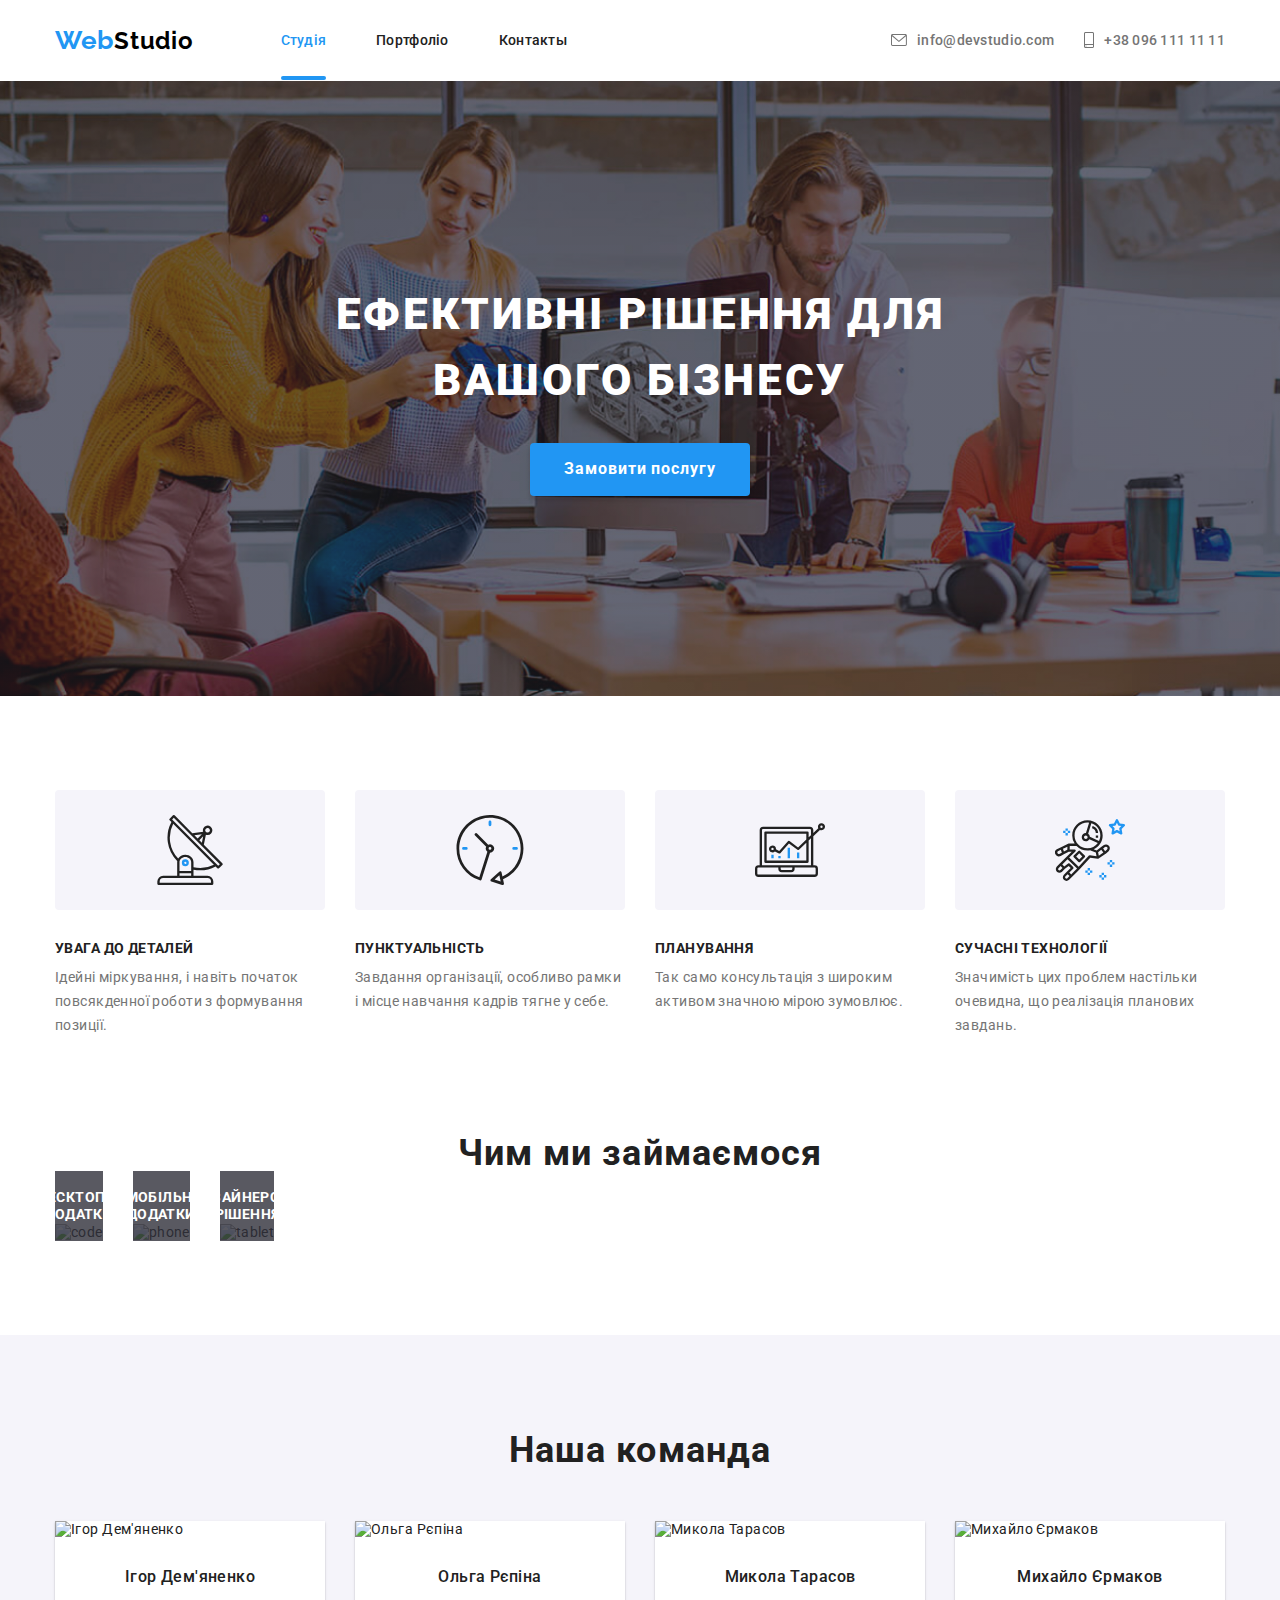
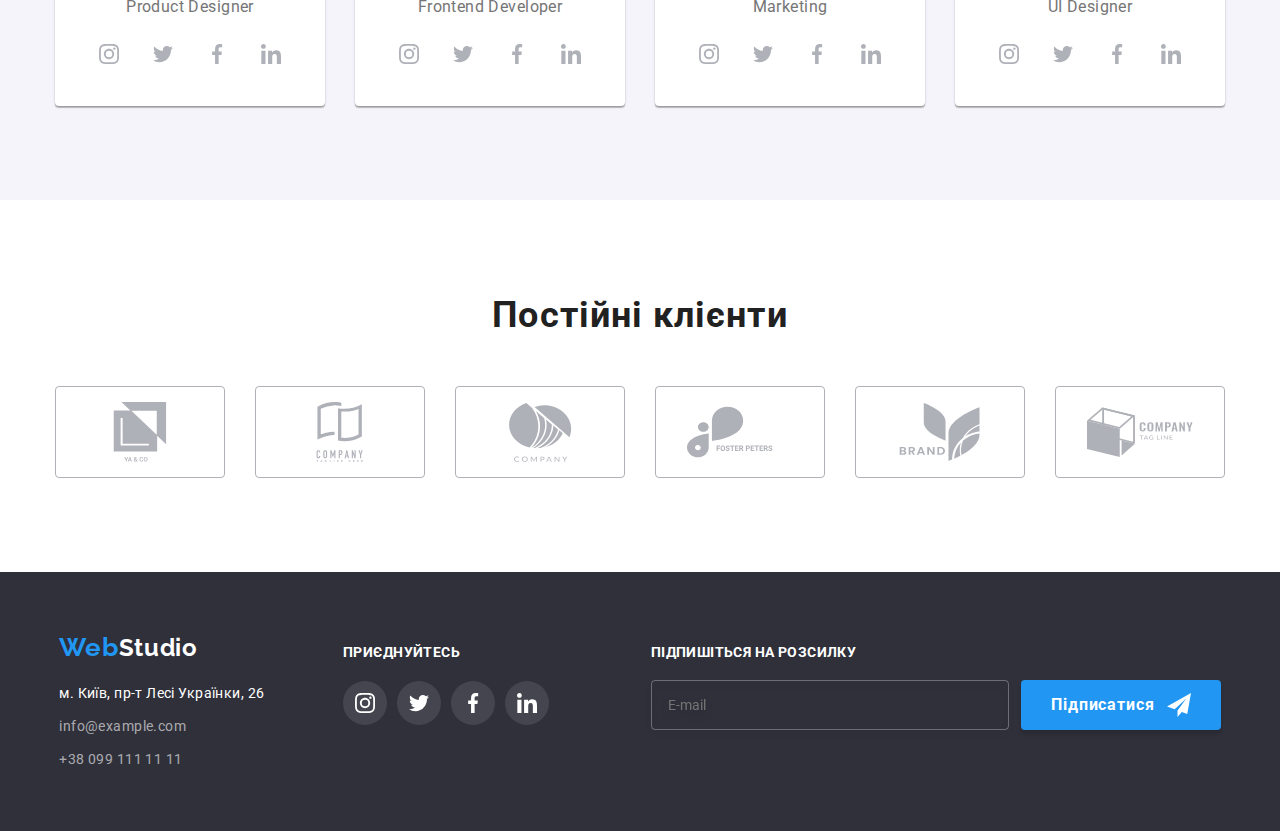
==== index.html @ 49b12954 "Update index.html" ====
<!DOCTYPE html>
<html lang="en">
  <head>
    <meta charset="UTF-8" />
    <meta http-equiv="X-UA-Compatible" content="IE=edge" />
    <meta name="viewport" content="width=device-width, initial-scale=1.0" />
    <link rel="preconnect" href="https://fonts.googleapis.com" />
    <link rel="preconnect" href="https://fonts.gstatic.com" crossorigin />
    <link
      href="https://fonts.googleapis.com/css2?family=Raleway:wght@700&family=Roboto:wght@400;500;700&display=swap"
      rel="stylesheet"
    />
    <link
      rel="stylesheet"
      href="https://cdnjs.cloudflare.com/ajax/libs/modern-normalize/1.1.0/modern-normalize.min.css"
    />
    <link rel="stylesheet" href="./css/main.min.css" />

    <title>DZ_2</title>
  </head>
  <body>
    <!-- HEADER -->
    <header class="header">
      <div class="header-container container">
        <nav class="header-navigation">
          <a href="./index.html" class="header-navigation__link"
            ><span class="logo">Web</span>Studio</a
          >

          <ul class="header-list">
            <li class="header-list__item">
              <a
                href="./index.html"
                class="header-list__link header-list__link--active current"
              >
                Студія</a
              >
            </li>
            <li class="header-list__item">
              <a href="portfolio.html" class="header-list__link"> Портфоліо</a>
            </li>
            <li class="header-list__item">
              <a href="" class="header-list__link"> Контакты</a>
            </li>
          </ul>
        </nav>

        <ul class="header-contacts">
          <li class="header-contacts__item">
            <a
              href="mailto:info@devstudio.com"
              target="_blank"
              class="header-contacts__link"
              >info@devstudio.com
              <svg class="header-contacts__logo" width="16" height="12">
                <use href="./Img/header-icons.svg#icon-envelope-hover"></use>
              </svg>
            </a>
          </li>
          <li class="header-contacts__item">
            <a
              href="tel:+380961111111"
              target="_blank"
              class="header-contacts__link"
              >+38 096 111 11 11
              <svg class="header-contacts__logo" width="10" height="16">
                <use href="./Img/header-icons.svg#icon-smartphone"></use>
              </svg>
            </a>
          </li>
        </ul>
        <button class="menu-open">
          <svg class="menu-icon" width="40" height="40">
            <use href="./Img/header-icons.svg#icon-menu_40px"></use>
          </svg>
        </button>
      </div>

      <!-- MOB-MENU -->
      <div class="mob-menu is-hidden">
        <button class="menu-close">
          <svg class="menu-close__svg" width="40" height="40">
            <use href="./Img/header-icons.svg#icon-close-black-18dp-2-1"></use>
          </svg>
        </button>
        <ul class="mob-menu-list">
          <li class="mob-menu-list__item">
            <a
              href="./index.html"
              class="mob-menu-list__link mob-menu-list__link--active"
            >
              Студія</a
            >
          </li>
          <li class="mob-menu-list__item">
            <a
              href="portfolio.html"
              target="_blank"
              class="mob-menu-list__link"
            >
              Портфоліо</a
            >
          </li>
          <li class="mob-menu-list__item">
            <a href="" class="mob-menu-list__link"> Контакты</a>
          </li>
        </ul>

        <div class="position-contacts-soc">
          <ul class="menu-contacts">
            <li class="menu-contacts__item">
              <a
                href="tel:+380961111111"
                target="_blank"
                class="menu-contacts__link tel"
                >+38 096 111 11 11
              </a>
            </li>
            <li class="menu-contacts__item">
              <a
                href="mailto:info@devstudio.com"
                target="_blank"
                class="menu-contacts__link"
                >info@devstudio.com
              </a>
            </li>
          </ul>
          <ul class="mob-soc-list">
            <li class="mob-soc-list__item">
              <a class="mob-soc-list__link" href="">Instagram</a>
            </li>
            <li class="mob-soc-list__item">
              <a class="mob-soc-list__link" href="">Twitter</a>
            </li>
            <li class="mob-soc-list__item">
              <a class="mob-soc-list__link" href="">Facebook</a>
            </li>
            <li class="mob-soc-list__item">
              <a class="mob-soc-list__link" href="">LinkedIn</a>
            </li>
          </ul>
        </div>
      </div>
    </header>

    <main>
      <!-- HERO -->
      <section class="hero section-padding">
        <div class="container">
          <h1 class="hero__title">Ефективні рішення для вашого бізнесу</h1>
          <button type="button" class="hero__button" data-modal-open>
            Замовити послугу
          </button>
        </div>
      </section>
      <!-- MODAL -->
      <div class="backdrop is-hidden" data-modal>
        <div class="modal">
          <p class="modal__title">Залиште свої дані, ми вам передзвонимо</p>
          <form for="text" class="form">
            <label for="user_text" class="form-label">
              Імя
              <div class="label-container">
                <input
                  type="text"
                  name="username"
                  id="user_text"
                  class="label-container__input"
                  required
                  autofocus
                />
                <svg class="label-container__icon" width="18" height="18">
                  <use href="./Img/modal.svg#icon-person-black-18dp-1"></use>
                </svg>
              </div>
            </label>

            <label class="form-label" for="user_tel"
              >Телефон
              <div class="label-container">
                <input
                  type="tel"
                  name="usertel"
                  id="user_tel"
                  class="label-container__input"
                  autofocus
                  required
                />
                <svg class="label-container__icon" width="18" height="18">
                  <use href="./Img/modal.svg#icon-phone-black-18dp-1"></use>
                </svg>
              </div>
            </label>

            <label class="form-label" for="user_email"
              >Пошта
              <div class="label-container">
                <input
                  type="email"
                  name="useremail"
                  id="user_email"
                  class="label-container__input"
                  autofocus
                  required
                />
                <svg class="label-container__icon" width="18" height="18">
                  <use href="./Img/modal.svg#icon-email-black-18dp-1"></use>
                </svg>
              </div>
            </label>

            <label class="form-label" for="user_koment"
              >Коментар
              <textarea
                class="form-label__textarea"
                name="user-text"
                id="user_koment"
                placeholder="Введіть текст"
              ></textarea>
            </label>
            <div class="checkbox">
              <input
                type="checkbox"
                id="user_check"
                class="checkbox__input visually-hidden"
              />
              <label for="user_check" class="checkbox-list">
                <span>
                  <svg class="checkbox-list__icon" width="11" height="8">
                    <use href="./Img/footer-modal.svg#icon-Vector-1"></use>
                  </svg>
                </span>
                Погоджуюся з розсилкою та приймаю
                <a href="" class="checkbox-list__link">Умови договору</a></label
              >
            </div>
            <button type="submit" class="form-button">Відправити</button>
          </form>
          <button type="button" class="modal-button" data-modal-close>
            <svg
              class="modal-button__icon"
              data-modal-close
              width="18"
              height="18"
            >
              v
              <use
                href="./Img/header-icons.svg#icon-close-black-18dp-2-1"
              ></use>
            </svg>
          </button>
        </div>
      </div>
      <!-- feauture -->
      <section class="feauture container section-padding">
        <h2 class="feauture__title title visually-hidden">Особенности</h2>
        <ul class="feauture-list">
          <li class="feauture-list__item">
            <div class="feauture-list__icon">
              <svg width="70" height="70">
                <use href="./Img/advantage-icons.svg#icon-antenna-1"></use>
              </svg>
            </div>
            <h3 class="feauture-list__title">УВАГА ДО ДЕТАЛЕЙ</h3>
            <p class="feauture-list__text">
              Ідейні міркування, і навіть початок повсякденної роботи з
              формування позиції.
            </p>
          </li>
          <li class="feauture-list__item">
            <div class="feauture-list__icon">
              <svg width="70" height="70">
                <use href="./Img/advantage-icons.svg#icon-clock-1"></use>
              </svg>
            </div>
            <h3 class="feauture-list__title">ПУНКТУАЛЬНІСТЬ</h3>
            <p class="feauture-list__text">
              Завдання організації, особливо рамки і місце навчання кадрів тягне
              у себе.
            </p>
          </li>
          <li class="feauture-list__item">
            <div class="feauture-list__icon">
              <svg width="70" height="70">
                <use href="./Img/advantage-icons.svg#icon-diagram-1"></use>
              </svg>
            </div>
            <h3 class="feauture-list__title">ПЛАНУВАННЯ</h3>
            <p class="feauture-list__text">
              Так само консультація з широким активом значною мірою зумовлює.
            </p>
          </li>
          <li class="feauture-list__item">
            <div class="feauture-list__icon">
              <svg width="70" height="70">
                <use href="./Img/advantage-icons.svg#icon-astronaut-1"></use>
              </svg>
            </div>
            <h3 class="feauture-list__title">СУЧАСНІ ТЕХНОЛОГІЇ</h3>
            <p class="feauture-list__text">
              Значимість цих проблем настільки очевидна, що реалізація планових
              завдань.
            </p>
          </li>
        </ul>
      </section>
      <!-- WORK -->
      <section class="work container section-padding">
        <h2 class="work__title title">Чим ми займаємося</h2>
        <ul class="work-list">
          <li class="work-list__item">
            <picture>
              <source
                srcset="
                  ./img/occupation1-desktop.jpg,
                  ./img/occupation1-desktop-2x.jpg 2x
                "
                media="(min-width:1200px"
              />
              <img src="./img/code.jpg" alt="code" width="370" />
            </picture>

            <p class="work-list__text work-list__text--active">
              Десктопні додатки
            </p>
          </li>
          <li class="work-list__item">
            <picture>
              <source
                srcset="
                  ./img/occupation2-desktop.jpg,
                  ./img/occupation2-desktop-2x.jpg 2x
                "
                media="(min-width:1200px"
              />
              <img src="./img/phone.jpg" alt="phone" width="370" />
            </picture>

            <p class="work-list__text work-list__text--active">
              Мобільні додатки
            </p>
          </li>
          <li class="work-list__item">
            <picture>
              <source
                srcset="
                  ./img/occupation3-desktop.jpg,
                  ./img/occupation3-desktop-2x.jpg 2x
                "
                media="(min-width:1200px"
              />
              <img src="./img/tablet.jpg" alt="tablet" width="370" />
            </picture>

            <p class="work-list__text work-list__text--active">
              Дизайнерські рішення
            </p>
          </li>
        </ul>
      </section>
      <!-- TEAM -->
      <section class="team section-padding">
        <div class="container">
          <h2 class="team__title title">Наша команда</h2>
          <ul class="team-list">
            <li class="team-list__item">
              <picture>
                <source
                  srcset="
                    ./img/person1-desktop.jpg,
                    ./img/person1-desktop-2x.jpg 2x
                  "
                  media="(min-width:1200px"
                />
                <source
                  srcset="
                    ./img/person1-tablet.jpg,
                    ./img/person1-tablet-2x.jpg 2x
                  "
                  media="(min-width:768px"
                />
                <source
                  srcset="
                    ./img/person1-mobile.jpg,
                    ./img/person1-mobile-2x.jpg 2x
                  "
                  media="(max-width:767px"
                />
                <img
                  src="./img/img_1.jpg"
                  alt="Ігор Дем'яненко
                 "
                  width="270"
                />
              </picture>

              <h3 class="team-list__title">Ігор Дем'яненко</h3>
              <p class="team-list__text">Product Designer</p>
              <ul class="soc-list">
                <li class="soc-list__item">
                  <a class="soc-list__link" href="">
                    <svg class="soc-list__svg" width="20" height="20">
                      <use href="./Img/soc.svg#icon-instagram"></use>
                    </svg>
                  </a>
                </li>
                <li class="soc-list__item">
                  <a class="soc-list__link" href="">
                    <svg class="soc-list__svg" width="20" height="20">
                      <use href="./Img/soc.svg#icon-twitter"></use>
                    </svg>
                  </a>
                </li>
                <li class="soc-list__item">
                  <a class="soc-list__link" href="">
                    <svg class="soc-list__svg" width="20" height="20">
                      <use href="./Img/soc.svg#icon-facebook"></use>
                    </svg>
                  </a>
                </li>
                <li class="soc-list__item">
                  <a class="soc-list__link" href="">
                    <svg class="soc-list__svg" width="20" height="20">
                      <use href="./Img/soc.svg#icon-linkedin"></use>
                    </svg>
                  </a>
                </li>
              </ul>
            </li>
            <li class="team-list__item">
              <picture>
                <source
                  srcset="
                    ./img/person2-desktop.jpg,
                    ./img/person2-desktop-2x.jpg 2x
                  "
                  media="(min-width:1200px"
                />
                <source
                  srcset="
                    ./img/person2-tablet.jpg,
                    ./img/person2-tablet-2x.jpg 2x
                  "
                  media="(min-width:768px"
                />
                <source
                  srcset="
                    ./img/person2-mobile.jpg,
                    ./img/person2-mobile-2x.jpg 2x
                  "
                  media="(max-width:767px"
                />
                <img
                  src="./img/img_2.jpg"
                  alt="Ольга Рєпіна
                 "
                  width="270"
                />
              </picture>

              <h3 class="team-list__title">Ольга Рєпіна</h3>
              <p class="team-list__text">Frontend Developer</p>
              <ul class="soc-list">
                <li class="soc-list__item">
                  <a class="soc-list__link" href="">
                    <svg class="soc-list__svg" width="20" height="20">
                      <use href="./Img/soc.svg#icon-instagram"></use>
                    </svg>
                  </a>
                </li>
                <li class="soc-list__item">
                  <a class="soc-list__link" href="">
                    <svg class="soc-list__svg" width="20" height="20">
                      <use href="./Img/soc.svg#icon-twitter"></use>
                    </svg>
                  </a>
                </li>
                <li class="soc-list__item">
                  <a class="soc-list__link" href="">
                    <svg class="soc-list__svg" width="20" height="20">
                      <use href="./Img/soc.svg#icon-facebook"></use>
                    </svg>
                  </a>
                </li>
                <li class="soc-list__item">
                  <a class="soc-list__link" href="">
                    <svg class="soc-list__svg" width="20" height="20">
                      <use href="./Img/soc.svg#icon-linkedin"></use>
                    </svg>
                  </a>
                </li>
              </ul>
            </li>
            <li class="team-list__item">
              <picture>
                <source
                  srcset="
                    ./img/person3-desktop.jpg,
                    ./img/person3-desktop-2x.jpg 2x
                  "
                  media="(min-width:1200px"
                />
                <source
                  srcset="
                    ./img/person3-tablet.jpg,
                    ./img/person3-tablet-2x.jpg 2x
                  "
                  media="(min-width:768px"
                />
                <source
                  srcset="
                    ./img/person3-mobile.jpg,
                    ./img/person3-mobile-2x.jpg 2x
                  "
                  media="(max-width:767px"
                />
                <img
                  src="./img/img_3.jpg"
                  alt="Микола Тарасов
                 "
                  width="270"
                />
              </picture>

              <h3 class="team-list__title">Микола Тарасов</h3>
              <p class="team-list__text">Marketing</p>
              <ul class="soc-list">
                <li class="soc-list__item">
                  <a class="soc-list__link" href="">
                    <svg class="soc-list__svg" width="20" height="20">
                      <use href="./Img/soc.svg#icon-instagram"></use>
                    </svg>
                  </a>
                </li>
                <li class="soc-list__item">
                  <a class="soc-list__link" href="">
                    <svg class="soc-list__svg" width="20" height="20">
                      <use href="./Img/soc.svg#icon-twitter"></use>
                    </svg>
                  </a>
                </li>
                <li class="soc-list__item">
                  <a class="soc-list__link" href="">
                    <svg class="soc-list__svg" width="20" height="20">
                      <use href="./Img/soc.svg#icon-facebook"></use>
                    </svg>
                  </a>
                </li>
                <li class="soc-list__item">
                  <a class="soc-list__link" href="">
                    <svg class="soc-list__svg" width="20" height="20">
                      <use href="./Img/soc.svg#icon-linkedin"></use>
                    </svg>
                  </a>
                </li>
              </ul>
            </li>
            <li class="team-list__item">
              <picture>
                <source
                  srcset="
                    ./img/person4-desktop.jpg,
                    ./img/person4-desktop-2x.jpg 2x
                  "
                  media="(min-width:1200px"
                />
                <source
                  srcset="
                    ./img/person4-tablet.jpg,
                    ./img/person4-tablet-2x.jpg 2x
                  "
                  media="(min-width:768px"
                />
                <source
                  srcset="
                    ./img/person4-mobile.jpg,
                    ./img/person4-mobile-2x.jpg 2x
                  "
                  media="(max-width:767px"
                />
                <img
                  src="./img/img_4.jpg"
                  alt="Михайло Єрмаков
                 "
                  width="270"
                />
              </picture>

              <h3 class="team-list__title">Михайло Єрмаков</h3>
              <p class="team-list__text">UI Designer</p>
              <ul class="soc-list">
                <li class="soc-list__item">
                  <a class="soc-list__link" href="">
                    <svg class="soc-list__svg" width="20" height="20">
                      <use href="./Img/soc.svg#icon-instagram"></use>
                    </svg>
                  </a>
                </li>
                <li class="soc-list__item">
                  <a class="soc-list__link" href="">
                    <svg class="soc-list__svg" width="20" height="20">
                      <use href="./Img/soc.svg#icon-twitter"></use>
                    </svg>
                  </a>
                </li>
                <li class="soc-list__item">
                  <a class="soc-list__link" href="">
                    <svg class="soc-list__svg" width="20" height="20">
                      <use href="./Img/soc.svg#icon-facebook"></use>
                    </svg>
                  </a>
                </li>
                <li class="soc-list__item">
                  <a class="soc-list__link" href="">
                    <svg class="soc-list__svg" width="20" height="20">
                      <use href="./Img/soc.svg#icon-linkedin"></use>
                    </svg>
                  </a>
                </li>
              </ul>
            </li>
          </ul>
        </div>
      </section>

      <!-- CLIENTS -->
      <section class="clients container section-padding">
        <h2 class="clients__title title">Постійні клієнти</h2>
        <ul class="clients-list">
          <li class="clients-list__item">
            <a href="" class="clients-list__link">
              <svg class="clients-list__icon" width="106" height="60">
                <use href="./Img/clients-icon.svg#icon-group"></use>
              </svg>
            </a>
          </li>
          <li class="clients-list__item">
            <a href="" class="clients-list__link">
              <svg class="clients-list__icon" width="106" height="60">
                <use href="./Img/clients-icon.svg#icon-group-1"></use>
              </svg>
            </a>
          </li>
          <li class="clients-list__item">
            <a href="" class="clients-list__link">
              <svg class="clients-list__icon" width="106" height="60">
                <use href="./Img/clients-icon.svg#icon-group-2"></use>
              </svg>
            </a>
          </li>
          <li class="clients-list__item">
            <a href="" class="clients-list__link">
              <svg class="clients-list__icon" width="106" height="60">
                <use href="./Img/clients-icon.svg#icon-group-3"></use>
              </svg>
            </a>
          </li>
          <li class="clients-list__item">
            <a href="" class="clients-list__link">
              <svg class="clients-list__icon" width="106" height="60">
                <use href="./Img/clients-icon.svg#icon-group-4"></use>
              </svg>
            </a>
          </li>
          <li class="clients-list__item">
            <a href="" class="clients-list__link">
              <svg class="clients-list__icon" width="106" height="60">
                <use href="./Img/clients-icon.svg#icon-group-5"></use>
              </svg>
            </a>
          </li>
        </ul>
      </section>
    </main>
    <!-- FOOTER -->
    <footer class="footer">
      <div class="container">
        <address class="footer__address">
          <ul class="adrress-list">
            <li class="adrress-list__item">
              <a
                href="./index.html"
                class="adress-list__link adress-list__link--logo"
                ><span class="logo">Web</span>Studio</a
              >
            </li>
            <li class="adrress-list__item">
              <a
                href="https://goo.gl/maps/q9b8zo8jBSZSoCHC9"
                target="_blank"
                rel="noopener noreferrer"
                class="adress-list__link adress-list__link--adress"
                >м. Київ, пр-т Лесі Українки, 26</a
              ><br />
            </li>
            <li class="adrress-list__item">
              <a
                href="mailto:info@example.com"
                class="adress-list__link adress-list__link--contacts"   
                >info@example.com</a
              ><br />
            </li>
            <li class="adrress-list__item">
              <a
                href="tel:+380991111111"
                class="adress-list__link adress-list__link--contacts"
                >+38 099 111 11 11</a
              >
            </li>
          </ul>
          <div class="footer-connect">
            <h3 class="footer-connect__title">приєднуйтесь</h3>
            <ul class="soc-list">
              <li class="soc-list__item">
                <a class="soc-list__link soc-list__link--background" href="">
                  <svg class="soc-list__svg" width="20" height="20">
                    <use href="./Img/soc.svg#icon-instagram"></use>
                  </svg>
                </a>
              </li>
              <li class="soc-list__item">
                <a class="soc-list__link soc-list__link--background" href="">
                  <svg class="soc-list__svg" width="20" height="20">
                    <use href="./Img/soc.svg#icon-twitter"></use>
                  </svg>
                </a>
              </li>
              <li class="soc-list__item">
                <a class="soc-list__link soc-list__link--background" href="">
                  <svg class="soc-list__svg" width="20" height="20">
                    <use href="./Img/soc.svg#icon-facebook"></use>
                  </svg>
                </a>
              </li>
              <li class="soc-list__item">
                <a class="soc-list__link soc-list__link--background" href="">
                  <svg class="soc-list__svg" width="20" height="20">
                    <use href="./Img/soc.svg#icon-linkedin"></use>
                  </svg>
                </a>
              </li>
            </ul>
          </div>
          <form>
            <div class="footer-form">
              <h3 class="footer-form__title">Підпишіться на розсилку</h3>
              <div class="footer-form-container">
                <label for=""></label>
                <input
                  class="footer-form-container__input"
                  type="Email"
                  name="user-email"
                  id="user-email"
                  placeholder="E-mail"
                />
                <button type="button" class="footer-form-container__button">
                  <svg
                    class="footer-form-container__icon"
                    width="24"
                    height="24"
                  >
                    <use href="./Img/footer-modal.svg#icon-icon-send"></use>
                  </svg>
                  Підписатися
                </button>
              </div>
            </div>
          </form>
        </address>
      </div>
    </footer>

    <script src="./js/menu.js"></script>
    <script src="./js/modal.js"></script>
  </body>
</html>
---- css/main.min.css ----
:root{--primery-title-color: #212121;--text-color: #757575;--accent-color: #2196f3;--footer-bcg-color: #2f303a;--transition: cubic-bezier(0.4, 0, 0.2, 1);--gradient: linear-gradient( to right, rgba(47, 48, 58, 0.4), rgba(47, 48, 58, 0.4) )}.visually-hidden{position:absolute;white-space:nowrap;width:1px;height:1px;overflow:hidden;border:0;padding:0;clip:rect(0 0 0 0);-webkit-clip-path:inset(50%);clip-path:inset(50%);margin:-1px}*,*::before,*:after{box-sizing:border-box}body{background-color:#fff;color:var(--primery-title-color);font-family:"Roboto",sans-serif;letter-spacing:.03em;font-size:14px;line-height:1.2}img{display:block;height:auto;max-width:100%;width:100%}p,h1,h2,h3,h4,h5,h6{margin:0}ul,ol{list-style:none;margin-top:0;margin-bottom:0;padding-left:0}a{text-decoration:none}button{cursor:pointer}.container{width:100%;margin:0 auto;padding-left:15px;padding-right:15px}@media screen and (min-width: 480px){.container{max-width:480px}}@media screen and (min-width: 768px){.container{max-width:768px}}@media screen and (min-width: 1200px){.container{max-width:1200px}}.title{margin-bottom:30px;font-weight:700;font-size:28px;line-height:1.1785714286;text-align:center;letter-spacing:.03em;color:#212121}@media screen and (min-width: 1200px){.title{font-weight:700;font-size:36px;line-height:1.1666666667;text-align:center;letter-spacing:.03em;color:#212121;margin-bottom:50px}}.section-padding{padding-top:60px;padding-bottom:60px}@media screen and (min-width: 1200px){.section-padding{padding-top:94px;padding-bottom:94px}}.header-container{display:flex;align-items:center}.header-navigation{display:flex;align-items:center}.header-navigation__link{font-family:"Raleway";font-weight:700;font-size:26px;line-height:1.0769230769;color:#000}@media screen and (min-width: 768px){.header-navigation__link{font-weight:700;font-size:24px;line-height:1.1666666667;letter-spacing:.03em}}.logo{font-family:"Raleway";font-weight:700;font-size:26px;color:var(--accent-color);display:inline-block}.header-list{display:flex;margin:32px 0;margin-left:93px}@media screen and (max-width: 767px){.header-list{display:none}}@media screen and (min-width: 768px){.header-list{margin-left:87px}}.header-list .header-list__item+.header-list__item{margin-left:50px}.header-list__link{color:var(--primery-title-color);font-weight:500;letter-spacing:.02em;padding:36px 0;transition:cubic-bezier(0.4, 0, 0.2, 1) 250ms}@media screen and (min-width: 768px){.header-list__link{padding:32px 0}}.header-list__link:hover,.header-list__link:focus{color:var(--accent-color)}.header-list__link--active{color:var(--accent-color);position:relative}.current::after{content:"";background-color:var(--accent-color);border-radius:2px;position:absolute;width:100%;height:4px;bottom:0;left:0}.header-contacts{margin-left:auto}@media screen and (max-width: 767px){.header-contacts{display:none}}@media screen and (min-width: 1200px){.header-contacts{display:flex;align-items:center}}.header-contacts__item:not(:last-child){margin-bottom:10px}@media screen and (min-width: 1200px){.header-contacts__item:not(:last-child){margin-bottom:0;margin-right:30px}}.header-contacts__link{color:var(--text-color);font-weight:500;letter-spacing:.02em;display:flex;align-items:center;flex-direction:row-reverse;fill:#757575;justify-content:start;transition:cubic-bezier(0.4, 0, 0.2, 1) 250ms}.header-contacts__link:hover,.header-contacts__link:focus{color:var(--accent-color);fill:var(--accent-color)}.header-contacts__link .header-contacts__logo{margin-right:10px}.portfolio-header{border:1px solid #ececec}.menu-open{background-color:#fff;border:none;margin-left:auto}@media screen and (min-width: 768px){.menu-open{display:none}}.menu-close{background-color:#fff;border:none;display:block;margin-left:auto;position:absolute;right:15px;top:10px}.mob-menu{position:fixed;background-color:#fff;height:100%;width:100%;left:0;top:0;padding:48px 0 48px 40px;display:flex;flex-direction:column;justify-content:space-between;z-index:1}.mob-menu-list__item:not(:last-child){margin-bottom:32px}.mob-menu-list__link{font-weight:500;font-size:40px;line-height:1.175;letter-spacing:.02em;color:var(--primery-title-color)}.mob-menu-list__link--active{color:#2196f3}.mob-menu-list__link:active{color:#2196f3}.menu-contacts__item:not(:last-child){margin-bottom:32px}.menu-contacts__link{font-weight:500;font-size:24px;line-height:1.1666666667;letter-spacing:.02em;color:#757575}.tel{font-weight:500;font-size:34px;line-height:1.1764705882;letter-spacing:.02em;color:#2196f3}.mob-soc-list{display:flex;margin-top:64px}@media screen and (max-width: 479px){.mob-soc-list{flex-wrap:wrap}}.mob-soc-list__link{font-weight:500;font-size:18px;line-height:1.22;letter-spacing:.02em;color:#2196f3;padding-right:10px}.mob-soc-list__item:not(:last-child){margin-right:10px;border-right:1px solid rgba(33,33,33,.2)}.hero{background-color:var(--footer-bcg-color);max-width:1600px;margin:0 auto;min-height:400px;display:flex;align-items:center;background-image:var(--gradient),url(../Img/hero-img-mobile.jpg);background-repeat:no-repeat;background-size:cover;background-position:center;padding-top:118px;padding-bottom:118px}@media(min-device-pixel-ratio: 2),(-webkit-min-device-pixel-ratio: 2),(min-resolution: 192dpi),(min-resolution: 2dppx){.hero{background-image:var(--gradient),url(../Img/hero-mobile-2x.jpg)}}@media screen and (min-width: 768px){.hero{background-image:var(--gradient),url(../Img/header-img-tablet.jpg)}}@media screen and (min-width: 768px)and (min-device-pixel-ratio: 2),screen and (min-width: 768px)and (-webkit-min-device-pixel-ratio: 2),screen and (min-width: 768px)and (min-resolution: 192dpi),screen and (min-width: 768px)and (min-resolution: 2dppx){.hero{background-image:var(--gradient),url(../Img/header-img-tablet-2x.jpg)}}@media screen and (min-width: 1200px){.hero{background-image:var(--gradient),url(../Img/header-img-desktop.jpg);padding-top:200px;padding-bottom:200px;min-height:600px}}@media screen and (min-width: 1200px)and (min-device-pixel-ratio: 2),screen and (min-width: 1200px)and (-webkit-min-device-pixel-ratio: 2),screen and (min-width: 1200px)and (min-resolution: 192dpi),screen and (min-width: 1200px)and (min-resolution: 2dppx){.hero{background-image:var(--gradient),url(../Img/header-img-desktop-2x.jpg)}}.hero__title{font-weight:900;font-size:26px;line-height:1.62;text-align:center;letter-spacing:.06em;text-transform:uppercase;color:#fff;margin-bottom:30px}@media screen and (min-width: 768px){.hero__title{margin:0 auto;max-width:360px;margin-bottom:30px}}@media screen and (min-width: 1200px){.hero__title{font-weight:900;font-size:44px;line-height:1.5;text-align:center;letter-spacing:.06em;text-transform:uppercase;color:#fff;max-width:696px}}.hero__button{background-color:var(--accent-color);color:#fff;cursor:pointer;font-weight:700;margin:0 auto;display:block;font-size:16px;line-height:1.8;text-align:center;letter-spacing:.06em;padding:10px 32px;box-shadow:0px 4px 4px rgba(0,0,0,.15);border-radius:4px;border-color:rgba(0,0,0,0);transition:box-shadow 250ms var(--transition),background-color 250ms var(--transition),color 250ms var(--transition)}.hero__button:hover,.hero__button:focus{background-color:var(--accent-color);color:#fff;box-shadow:0px 3px 1px rgba(0,0,0,.1),0px 1px 2px rgba(0,0,0,.08),0px 2px 2px rgba(0,0,0,.12)}.feauture-list{display:flex;gap:30px;flex-wrap:wrap}@media screen and (min-width: 768px){.feauture-list__item{width:calc((100% - 30px)/2)}}@media screen and (min-width: 1200px){.feauture-list__item{width:calc((100% - 90px)/4)}}.feauture-list__title{color:var(--primery-title-color);font-weight:700;font-size:14px;text-transform:uppercase;margin-bottom:10px;text-align:center}@media screen and (min-width: 768px){.feauture-list__title{text-align:start}}.feauture-list__text{color:var(--text-color);font-weight:400;line-height:1.7}.feauture-list__icon{background:#f5f4fa;border-radius:4px;max-width:480px;display:flex;justify-content:center;align-items:center;margin-bottom:30px;height:120px}@media screen and (min-width: 768px){.feauture-list__icon{max-width:354px}}.work{padding-top:0}@media screen and (max-width: 1200px){.work{display:none}}.work-list{display:flex;gap:30px}.work-list__item{position:relative}.work-list__text{position:absolute;font-weight:700;text-align:center;text-transform:uppercase;color:#fff}.work-list__text--active{position:absolute;background:rgba(47,48,58,.8);width:100%;height:70px;bottom:0;display:flex;align-items:center;justify-content:center}.team{background-color:#f5f4fa}.team-list{display:flex;flex-wrap:wrap;gap:30px}@media screen and (min-width: 480px){.team-list{display:flex;justify-content:center;align-items:center}}@media screen and (min-width: 1200px){.team-list{display:flex;justify-content:center;align-items:center;flex-wrap:nowrap}}.team-list__item{background-color:#fff;box-shadow:0px 1px 3px rgba(0,0,0,.12),0px 1px 1px rgba(0,0,0,.14),0px 2px 1px rgba(0,0,0,.2);border-radius:0px 0px 4px 4px;max-width:450px;width:450px}@media screen and (min-width: 768px){.team-list__item{width:calc((100% - 30px)/2)}}@media screen and (min-width: 1200px){.team-list__item{width:calc((100% - 60px)/4)}}.team-list__title{color:var(--primery-title-color);font-weight:500;font-size:16px;text-align:center;margin-top:30px}.team-list__text{color:var(--text-color);font-weight:400;font-size:16px;text-align:center;margin-top:10px;margin-bottom:16px}.soc-list{display:flex;justify-content:center;margin-bottom:30px;gap:10px}.soc-list__link{width:44px;height:44px;display:flex;justify-content:center;align-items:center;transition:cubic-bezier(0.4, 0, 0.2, 1) background-color 250ms;border-radius:50%}.soc-list__link--background{background:rgba(255,255,255,.1)}.soc-list__link:hover,.soc-list__link:focus{background-color:var(--accent-color);border-radius:50%}.footer-connect .soc-list__svg{fill:#fff}.soc-list__svg{transition:fill 250ms cubic-bezier(0.4, 0, 0.2, 1)}.soc-list__svg{fill:#afb1b8}.soc-list__link:hover .soc-list__svg{fill:#fff}.soc-list__link:focus .soc-list__svg{fill:#fff}.clients-list{display:flex;gap:30px;flex-wrap:wrap;justify-content:center}@media screen and (min-width: 480px){.clients-list__item{width:calc((100% - 30px)/2)}}@media screen and (min-width: 768px){.clients-list__item{width:calc((100% - 60px)/3)}}@media screen and (min-width: 1200px){.clients-list__item{width:calc((100% - 150px)/6)}}.clients-list__link{border:1px solid #afb1b8;border-radius:4px;width:210px;height:92px;display:flex;justify-content:center;align-items:center;transition:border-color 250ms var(--transition)}@media screen and (min-width: 768px){.clients-list__link{width:226px}}@media screen and (min-width: 1200px){.clients-list__link{width:170px}}.clients-list__link:hover,.clients-list__link:focus{border-color:var(--accent-color);outline:none}.clients-list__icon{fill:#afb1b8;transition:fill 250ms var(--transition)}.clients-list__link:hover .clients-list__icon{fill:var(--accent-color)}.clients-list__link:focus .clients-list__icon{fill:var(--accent-color)}.footer{background-color:var(--footer-bcg-color);display:flex;flex-wrap:wrap;padding:60px 0}@media screen and (min-width: 480px)and (max-width: 767px){.footer{text-align:center}}.footer__address{font-style:normal}@media screen and (min-width: 768px){.footer__address{display:flex;flex-wrap:wrap;justify-content:space-around}}@media screen and (min-width: 1200px){.footer__address{display:flex;flex-wrap:nowrap}}@media screen and (min-width: 768px){.adrress-list{text-align:center}}@media screen and (min-width: 1200px){.adrress-list{padding:0}}@media screen and (min-width: 1200px){.adrress-list{text-align:start}}.adrress-list__item:not(:last-child){margin-bottom:9px}.adress-list__link--logo{color:#fff;font-family:"Raleway";font-weight:700;font-size:26px;line-height:1.1923076923;letter-spacing:.03em;margin-bottom:20px;display:block}@media screen and (min-width: 480px){.adress-list__link--logo{font-size:24px;line-height:1.1666666667;text-align:center}}@media screen and (min-width: 1200px){.adress-list__link{text-align:start}}.adress-list__link--adress{font-weight:400;line-height:1.7;color:#fff;font-style:normal;transition:cubic-bezier(0.4, 0, 0.2, 1) color 250ms}.adress-list__link--adress:hover,.adress-list__link--adress:focus{color:var(--accent-color)}.adress-list__link--contacts{font-weight:400;line-height:1.7;color:rgba(255,255,255,.6);font-style:normal;transition:cubic-bezier(0.4, 0, 0.2, 1) color 250ms}.adress-list__link--contacts:hover,.adress-list__link--contacts:focus{color:var(--accent-color)}.footer-connect{margin-top:60px}@media screen and (min-width: 1200px){.footer-connect{margin-top:12px;margin-left:70px}}@media screen and (min-width: 768px){.footer-connect{margin-top:12px}}.footer-connect__title{font-weight:700;font-size:14px;text-transform:uppercase;color:#fff;margin-bottom:20px}.footer-form{margin-top:60px}@media screen and (min-width: 1200px){.footer-form{margin-left:93px}}@media screen and (min-width: 1200px){.footer-form{margin-left:93px;margin-top:12px}}.footer-form__title{font-weight:700;font-size:14px;line-height:1.15;letter-spacing:.03em;text-transform:uppercase;color:#fff;margin-bottom:20px}@media screen and (min-width: 768px){.footer-form__title{text-align:center}}@media screen and (min-width: 1200px){.footer-form__title{text-align:start}}.footer-form-container{display:flex;flex-wrap:wrap;justify-content:center}@media screen and (min-width: 1200px){.footer-form-container{flex-wrap:nowrap}}.footer-form-container__input{height:50px;width:100%;max-width:100%;border:1px solid rgba(255,255,255,.3);filter:drop-shadow(0px 4px 4px rgba(0, 0, 0, 0.15));border-radius:4px;background-color:rgba(0,0,0,0);color:#fff;padding-left:16px}@media screen and (min-width: 1200px){.footer-form-container__input{width:358px}}.footer-form-container__button{width:200px;height:50px;background:var(--accent-color);box-shadow:0px 4px 4px rgba(0,0,0,.15);border-radius:4px;font-weight:700;margin-top:20px;font-size:16px;line-height:1.88;letter-spacing:.06em;color:#fff;border-color:rgba(0,0,0,0);cursor:pointer;margin-left:12px;position:relative;display:flex;align-items:center;justify-content:space-between;padding-left:28px}@media screen and (min-width: 1200px){.footer-form-container__button{margin-top:0}}.footer-form-container__icon{position:absolute;right:28px;fill:#fff}.backdrop{position:fixed;width:100%;height:100%;background-color:rgba(0,0,0,.2);top:0;display:flex;justify-content:center;align-items:center}.modal{position:absolute;background-color:#fff;box-shadow:0px 1px 3px rgba(0,0,0,.12),0px 1px 1px rgba(0,0,0,.14),0px 2px 1px rgba(0,0,0,.2);border-radius:4px;padding:40px}@media screen and (min-width: 1200px){.modal{width:528px;height:581px}}.modal__title{font-weight:700;font-size:20px;line-height:1.15;text-align:center;color:var(--primery-title-color);margin-bottom:12px}.form-label{font-size:12px;line-height:14px;letter-spacing:.01em;color:#757575;display:block}.form-label:not(:first-child){margin-top:10px}.form-label__textarea{width:100%;resize:none;margin-top:4px;border:1px solid rgba(33,33,33,.2);border-radius:4px;padding:12px 16px;height:120px;outline:none;font-weight:400;font-size:12px;line-height:14px;letter-spacing:.01em}.form-label__textarea:focus{border:1px solid #2196f3}.label-container{position:relative;height:40px;margin-top:4px}.label-container__input{width:100%;height:100%;border:1px solid rgba(33,33,33,.2);border-radius:4px;padding-left:40px;outline:none;transition:border-color 250ms var(--accent-color)}.label-container__input:focus{border-color:#2196f3}.label-container__icon{position:absolute;left:12px;transform:translateY(-50%);top:50%;transition:fill 250ms var(--transition)}.label-container__input:focus~.label-container__icon{fill:var(--accent-color)}.label-container__input:focus+.label-container__icon{fill:var(--accent-color)}.is-hidden{opacity:0;visibility:hidden;pointer-events:none}.checkbox{margin-top:20px}.checkbox__input:checked+.checkbox-list span{background-color:var(--accent-color);border-color:var(--accent-color);color:#fff}.checkbox-list{position:relative;display:flex;align-items:center;justify-content:center;font-weight:400;font-size:12px;line-height:1.1666666667;letter-spacing:.03em;color:#757575}@media screen and (min-width: 1200px){.checkbox-list{font-size:14px;line-height:1.71}}.checkbox-list span{width:16px;height:15px;border-radius:2px;border:2px solid #212121;fill:#fff;display:flex;align-items:center;justify-content:center;margin-right:7px;color:rgba(0,0,0,0);transition:background-color 250ms var(--transition),border-color 250ms var(--transition),color 250ms var(--transition);text-align:center}.checkbox-list__link{margin-left:5px;font-size:12px;line-height:1.1666666667;letter-spacing:.03em;-webkit-text-decoration-line:underline;text-decoration-line:underline;color:var(--accent-color)}@media screen and (min-width: 1200px){.checkbox-list__link{font-weight:400;font-size:14px;line-height:1.71}}.checkbox-list__icon{fill:currentColor}.form-button{width:200px;height:50px;background:var(--accent-color);box-shadow:0px 4px 4px rgba(0,0,0,.15);border-radius:4px;font-weight:700;font-size:16px;line-height:1.88;display:flex;align-items:center;text-align:center;letter-spacing:.06em;color:#fff;justify-content:center;border-color:rgba(0,0,0,0);transition:box-shadow 250ms var(--transition),background-color 250ms var(--transition),color 250ms var(--transition);margin:0 auto;margin-top:30px;cursor:pointer}.form-button:hover,.form-button:focus{background-color:var(--accent-color);color:#fff;box-shadow:0px 3px 1px rgba(0,0,0,.1),0px 1px 2px rgba(0,0,0,.08),0px 2px 2px rgba(0,0,0,.12)}.modal-button{color:#000;right:8px;top:8px;padding:6px;position:absolute;background:#fff;display:flex;justify-content:center;align-items:center;border:1px solid rgba(0,0,0,.1);border-radius:50%;cursor:pointer}.modal-button__icon{transition:fill 250ms var(--transition)}.modal-button__icon:hover,.modal-button__icon:hover{fill:var(--accent-color)}.radio-buttons{margin-bottom:40px;display:flex;flex-wrap:wrap;justify-content:start;gap:8px}@media screen and (min-width: 768px){.radio-buttons{justify-content:center;margin-bottom:30px}}@media screen and (min-width: 1200px){.radio-buttons{margin-bottom:50px}}.radio-buttons__button{background-color:#f5f4fa;color:var(--primery-title-color);cursor:pointer;font-weight:500;font-size:16px;line-height:1.6;text-align:center;letter-spacing:.03em;margin-left:8px;padding:6px 22px;border-radius:4px;border-color:rgba(0,0,0,0);transition:box-shadow 250ms var(--transition),background-color 250ms var(--transition),color 250ms var(--transition)}.radio-buttons__button:hover,.radio-buttons__button:focus{background-color:var(--accent-color);color:#fff;box-shadow:0px 3px 1px rgba(0,0,0,.1),0px 1px 2px rgba(0,0,0,.08),0px 2px 2px rgba(0,0,0,.12)}.cards-list{display:flex;flex-wrap:wrap;margin:0;margin-top:0;gap:28px}@media screen and (min-width: 1200px){.cards-list{gap:30px}}.cards-list__item{max-width:370px}.cards-list__link{transition:cubic-bezier(0.4, 0, 0.2, 1) box-shadow 250ms;outline:none;display:inline-block}@media screen and (min-width: 768px){.cards-list__link{display:flex;flex-direction:column;height:100%}}.cards-list__link:hover,.cards-list__link:focus{box-shadow:0px 1px 1px rgba(0,0,0,.12),0px 4px 4px rgba(0,0,0,.06),1px 4px 6px rgba(0,0,0,.16)}.cards-container{position:relative;overflow:hidden}@media screen and (min-width: 480px){.cards-container{width:450px}}@media screen and (min-width: 768px){.cards-container{width:354px}}@media screen and (min-width: 1200px){.cards-container{width:370px}}.cards-container__text{position:absolute;font-weight:400;font-size:18px;line-height:1.56;color:#fff;background:rgba(33,150,243,.9);top:0;left:0;padding:63px 24px;max-width:100%;height:100%;transform:translateY(100%);transition:transform 250ms cubic-bezier(0.4, 0, 0.2, 1)}.cards-list__link:hover .cards-container__text,.cards-list__link:focus .cards-container__text{transform:translateY(0);border:1px solid #eee}.cards-box{padding:20px 24px;border:1px solid #eee}@media screen and (min-width: 768px){.cards-box{width:354px;flex-grow:1}}@media screen and (min-width: 1200px){.cards-box{width:370px}}.cards-box__title{font-weight:700;font-size:18px;line-height:2;letter-spacing:.06em;color:var(--primery-title-color)}.cards-box__text{font-weight:400;font-size:16px;line-height:1.8;letter-spacing:.03em;color:var(--text-color)}/*# sourceMappingURL=main.min.css.map */
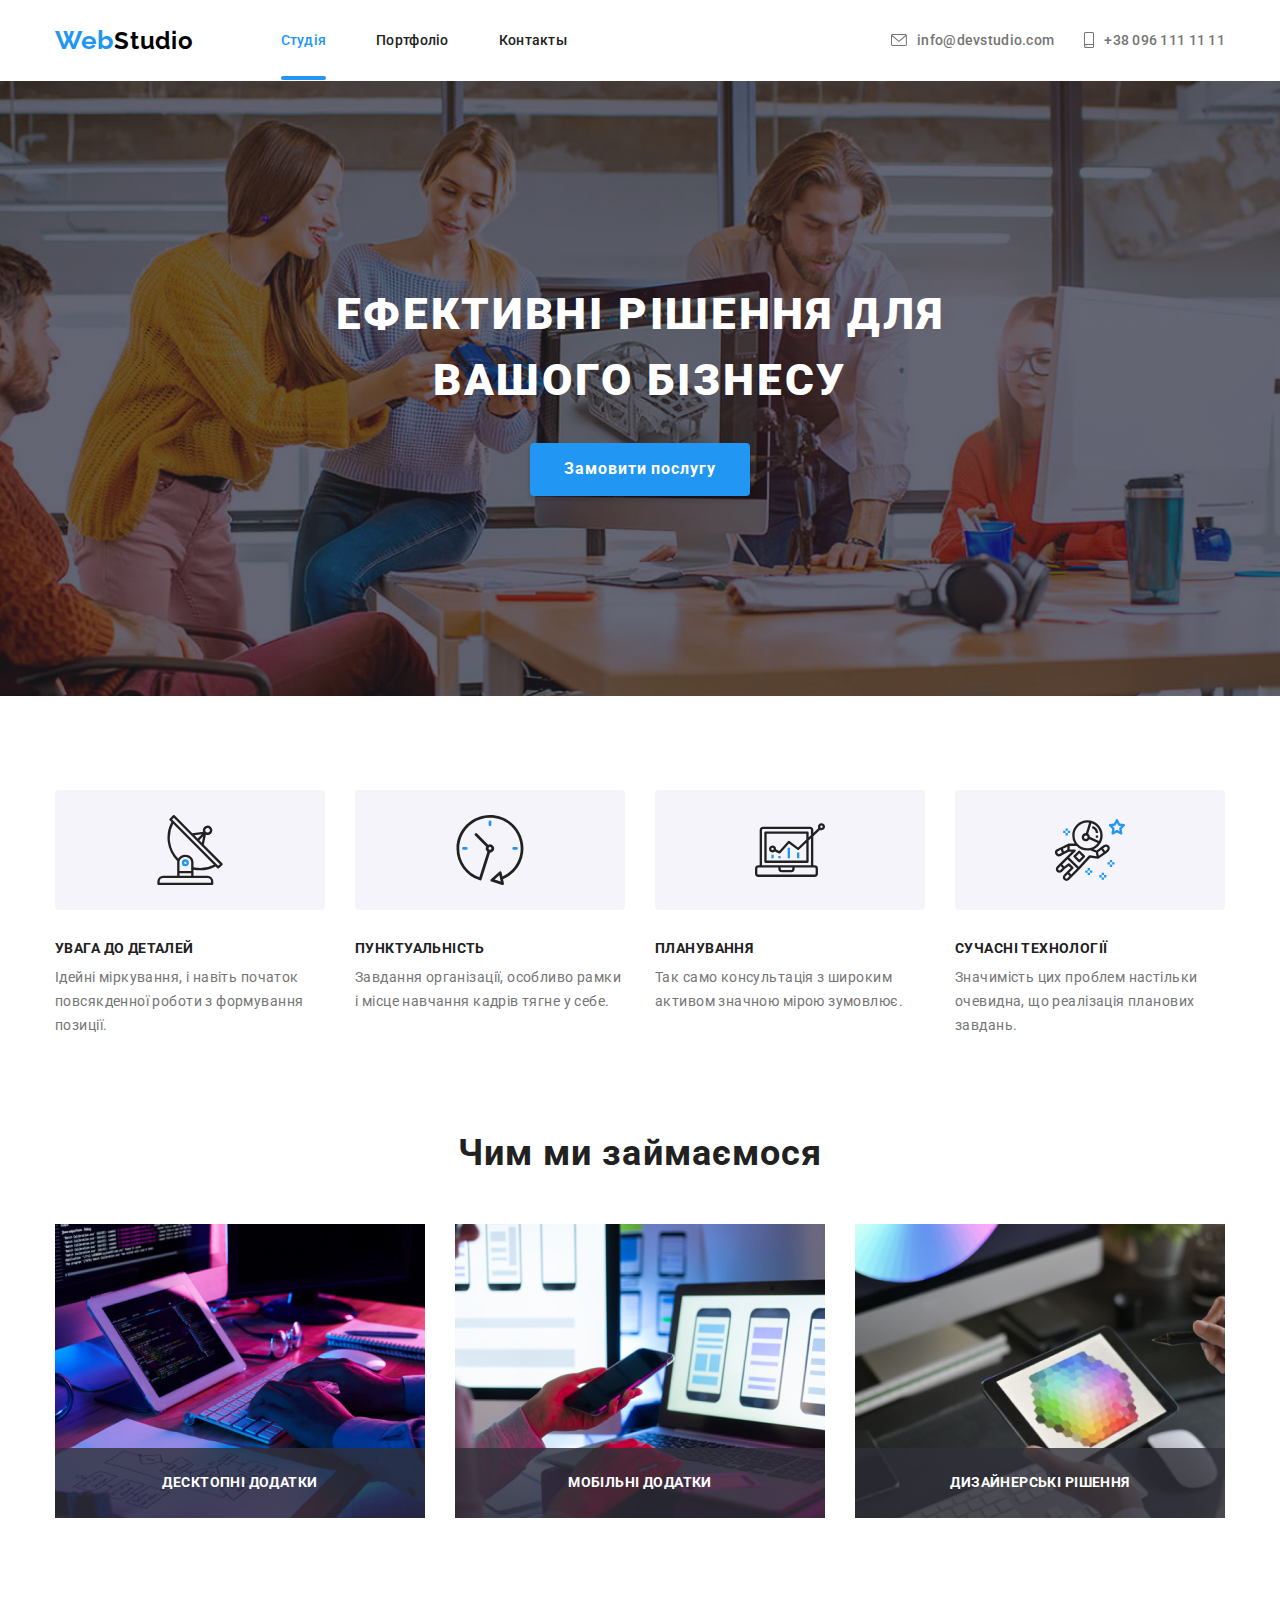
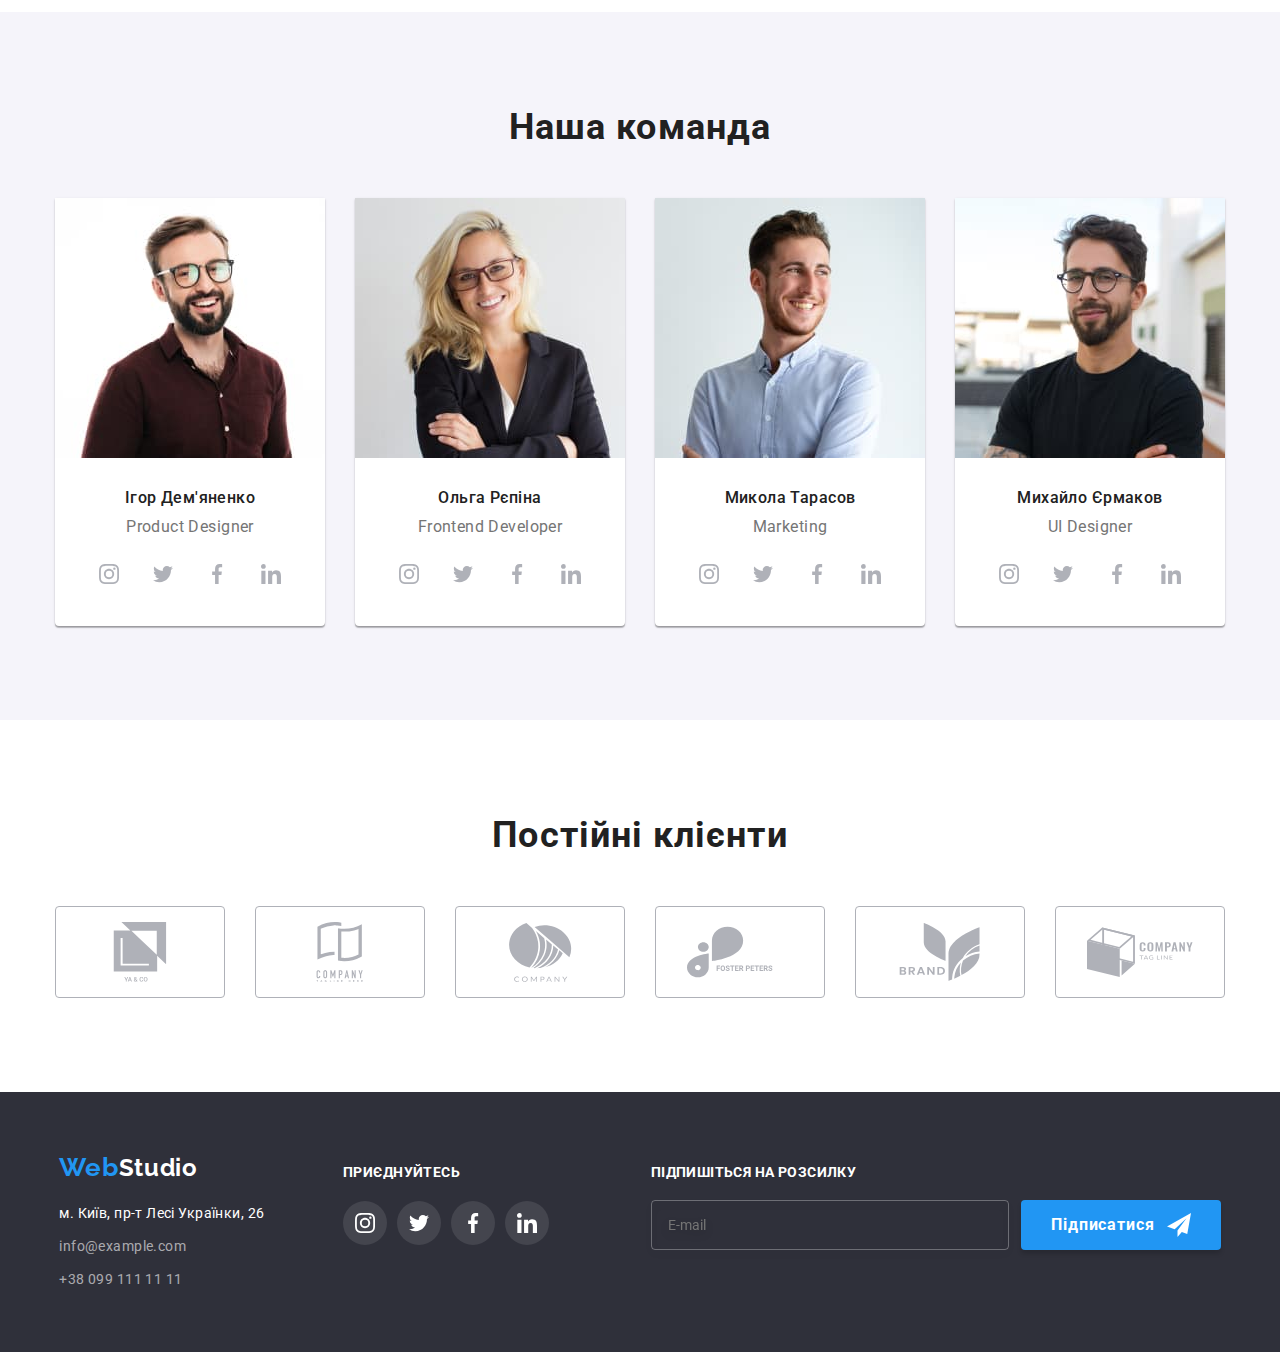
==== commit 1f32be0b: "img" ====
--- a/index.html
+++ b/index.html
@@ -400,28 +400,28 @@
                 <li class="soc-list__item">
                   <a class="soc-list__link" href="">
                     <svg class="soc-list__svg" width="20" height="20">
-                      <use href="./Img/soc.svg#icon-instagram"></use>
-                    </svg>
-                  </a>
-                </li>
-                <li class="soc-list__item">
-                  <a class="soc-list__link" href="">
-                    <svg class="soc-list__svg" width="20" height="20">
-                      <use href="./Img/soc.svg#icon-twitter"></use>
-                    </svg>
-                  </a>
-                </li>
-                <li class="soc-list__item">
-                  <a class="soc-list__link" href="">
-                    <svg class="soc-list__svg" width="20" height="20">
-                      <use href="./Img/soc.svg#icon-facebook"></use>
-                    </svg>
-                  </a>
-                </li>
-                <li class="soc-list__item">
-                  <a class="soc-list__link" href="">
-                    <svg class="soc-list__svg" width="20" height="20">
-                      <use href="./Img/soc.svg#icon-linkedin"></use>
+                      <use href="./img/soc.svg#icon-instagram"></use>
+                    </svg>
+                  </a>
+                </li>
+                <li class="soc-list__item">
+                  <a class="soc-list__link" href="">
+                    <svg class="soc-list__svg" width="20" height="20">
+                      <use href="./img/soc.svg#icon-twitter"></use>
+                    </svg>
+                  </a>
+                </li>
+                <li class="soc-list__item">
+                  <a class="soc-list__link" href="">
+                    <svg class="soc-list__svg" width="20" height="20">
+                      <use href="./img/soc.svg#icon-facebook"></use>
+                    </svg>
+                  </a>
+                </li>
+                <li class="soc-list__item">
+                  <a class="soc-list__link" href="">
+                    <svg class="soc-list__svg" width="20" height="20">
+                      <use href="./img/soc.svg#icon-linkedin"></use>
                     </svg>
                   </a>
                 </li>
@@ -464,28 +464,28 @@
                 <li class="soc-list__item">
                   <a class="soc-list__link" href="">
                     <svg class="soc-list__svg" width="20" height="20">
-                      <use href="./Img/soc.svg#icon-instagram"></use>
-                    </svg>
-                  </a>
-                </li>
-                <li class="soc-list__item">
-                  <a class="soc-list__link" href="">
-                    <svg class="soc-list__svg" width="20" height="20">
-                      <use href="./Img/soc.svg#icon-twitter"></use>
-                    </svg>
-                  </a>
-                </li>
-                <li class="soc-list__item">
-                  <a class="soc-list__link" href="">
-                    <svg class="soc-list__svg" width="20" height="20">
-                      <use href="./Img/soc.svg#icon-facebook"></use>
-                    </svg>
-                  </a>
-                </li>
-                <li class="soc-list__item">
-                  <a class="soc-list__link" href="">
-                    <svg class="soc-list__svg" width="20" height="20">
-                      <use href="./Img/soc.svg#icon-linkedin"></use>
+                      <use href="./img/soc.svg#icon-instagram"></use>
+                    </svg>
+                  </a>
+                </li>
+                <li class="soc-list__item">
+                  <a class="soc-list__link" href="">
+                    <svg class="soc-list__svg" width="20" height="20">
+                      <use href="./img/soc.svg#icon-twitter"></use>
+                    </svg>
+                  </a>
+                </li>
+                <li class="soc-list__item">
+                  <a class="soc-list__link" href="">
+                    <svg class="soc-list__svg" width="20" height="20">
+                      <use href="./img/soc.svg#icon-facebook"></use>
+                    </svg>
+                  </a>
+                </li>
+                <li class="soc-list__item">
+                  <a class="soc-list__link" href="">
+                    <svg class="soc-list__svg" width="20" height="20">
+                      <use href="./img/soc.svg#icon-linkedin"></use>
                     </svg>
                   </a>
                 </li>
@@ -528,28 +528,28 @@
                 <li class="soc-list__item">
                   <a class="soc-list__link" href="">
                     <svg class="soc-list__svg" width="20" height="20">
-                      <use href="./Img/soc.svg#icon-instagram"></use>
-                    </svg>
-                  </a>
-                </li>
-                <li class="soc-list__item">
-                  <a class="soc-list__link" href="">
-                    <svg class="soc-list__svg" width="20" height="20">
-                      <use href="./Img/soc.svg#icon-twitter"></use>
-                    </svg>
-                  </a>
-                </li>
-                <li class="soc-list__item">
-                  <a class="soc-list__link" href="">
-                    <svg class="soc-list__svg" width="20" height="20">
-                      <use href="./Img/soc.svg#icon-facebook"></use>
-                    </svg>
-                  </a>
-                </li>
-                <li class="soc-list__item">
-                  <a class="soc-list__link" href="">
-                    <svg class="soc-list__svg" width="20" height="20">
-                      <use href="./Img/soc.svg#icon-linkedin"></use>
+                      <use href="./img/soc.svg#icon-instagram"></use>
+                    </svg>
+                  </a>
+                </li>
+                <li class="soc-list__item">
+                  <a class="soc-list__link" href="">
+                    <svg class="soc-list__svg" width="20" height="20">
+                      <use href="./img/soc.svg#icon-twitter"></use>
+                    </svg>
+                  </a>
+                </li>
+                <li class="soc-list__item">
+                  <a class="soc-list__link" href="">
+                    <svg class="soc-list__svg" width="20" height="20">
+                      <use href="./img/soc.svg#icon-facebook"></use>
+                    </svg>
+                  </a>
+                </li>
+                <li class="soc-list__item">
+                  <a class="soc-list__link" href="">
+                    <svg class="soc-list__svg" width="20" height="20">
+                      <use href="./img/soc.svg#icon-linkedin"></use>
                     </svg>
                   </a>
                 </li>
@@ -592,28 +592,28 @@
                 <li class="soc-list__item">
                   <a class="soc-list__link" href="">
                     <svg class="soc-list__svg" width="20" height="20">
-                      <use href="./Img/soc.svg#icon-instagram"></use>
-                    </svg>
-                  </a>
-                </li>
-                <li class="soc-list__item">
-                  <a class="soc-list__link" href="">
-                    <svg class="soc-list__svg" width="20" height="20">
-                      <use href="./Img/soc.svg#icon-twitter"></use>
-                    </svg>
-                  </a>
-                </li>
-                <li class="soc-list__item">
-                  <a class="soc-list__link" href="">
-                    <svg class="soc-list__svg" width="20" height="20">
-                      <use href="./Img/soc.svg#icon-facebook"></use>
-                    </svg>
-                  </a>
-                </li>
-                <li class="soc-list__item">
-                  <a class="soc-list__link" href="">
-                    <svg class="soc-list__svg" width="20" height="20">
-                      <use href="./Img/soc.svg#icon-linkedin"></use>
+                      <use href="./img/soc.svg#icon-instagram"></use>
+                    </svg>
+                  </a>
+                </li>
+                <li class="soc-list__item">
+                  <a class="soc-list__link" href="">
+                    <svg class="soc-list__svg" width="20" height="20">
+                      <use href="./img/soc.svg#icon-twitter"></use>
+                    </svg>
+                  </a>
+                </li>
+                <li class="soc-list__item">
+                  <a class="soc-list__link" href="">
+                    <svg class="soc-list__svg" width="20" height="20">
+                      <use href="./img/soc.svg#icon-facebook"></use>
+                    </svg>
+                  </a>
+                </li>
+                <li class="soc-list__item">
+                  <a class="soc-list__link" href="">
+                    <svg class="soc-list__svg" width="20" height="20">
+                      <use href="./img/soc.svg#icon-linkedin"></use>
                     </svg>
                   </a>
                 </li>
@@ -630,42 +630,42 @@
           <li class="clients-list__item">
             <a href="" class="clients-list__link">
               <svg class="clients-list__icon" width="106" height="60">
-                <use href="./Img/clients-icon.svg#icon-group"></use>
+                <use href="./img/clients-icon.svg#icon-group"></use>
               </svg>
             </a>
           </li>
           <li class="clients-list__item">
             <a href="" class="clients-list__link">
               <svg class="clients-list__icon" width="106" height="60">
-                <use href="./Img/clients-icon.svg#icon-group-1"></use>
+                <use href="./img/clients-icon.svg#icon-group-1"></use>
               </svg>
             </a>
           </li>
           <li class="clients-list__item">
             <a href="" class="clients-list__link">
               <svg class="clients-list__icon" width="106" height="60">
-                <use href="./Img/clients-icon.svg#icon-group-2"></use>
+                <use href="./img/clients-icon.svg#icon-group-2"></use>
               </svg>
             </a>
           </li>
           <li class="clients-list__item">
             <a href="" class="clients-list__link">
               <svg class="clients-list__icon" width="106" height="60">
-                <use href="./Img/clients-icon.svg#icon-group-3"></use>
+                <use href="./img/clients-icon.svg#icon-group-3"></use>
               </svg>
             </a>
           </li>
           <li class="clients-list__item">
             <a href="" class="clients-list__link">
               <svg class="clients-list__icon" width="106" height="60">
-                <use href="./Img/clients-icon.svg#icon-group-4"></use>
+                <use href="./img/clients-icon.svg#icon-group-4"></use>
               </svg>
             </a>
           </li>
           <li class="clients-list__item">
             <a href="" class="clients-list__link">
               <svg class="clients-list__icon" width="106" height="60">
-                <use href="./Img/clients-icon.svg#icon-group-5"></use>
+                <use href="./img/clients-icon.svg#icon-group-5"></use>
               </svg>
             </a>
           </li>
@@ -696,7 +696,7 @@
             <li class="adrress-list__item">
               <a
                 href="mailto:info@example.com"
-                class="adress-list__link adress-list__link--contacts"   
+                class="adress-list__link adress-list__link--contacts"
                 >info@example.com</a
               ><br />
             </li>
@@ -714,28 +714,28 @@
               <li class="soc-list__item">
                 <a class="soc-list__link soc-list__link--background" href="">
                   <svg class="soc-list__svg" width="20" height="20">
-                    <use href="./Img/soc.svg#icon-instagram"></use>
+                    <use href="./img/soc.svg#icon-instagram"></use>
                   </svg>
                 </a>
               </li>
               <li class="soc-list__item">
                 <a class="soc-list__link soc-list__link--background" href="">
                   <svg class="soc-list__svg" width="20" height="20">
-                    <use href="./Img/soc.svg#icon-twitter"></use>
+                    <use href="./img/soc.svg#icon-twitter"></use>
                   </svg>
                 </a>
               </li>
               <li class="soc-list__item">
                 <a class="soc-list__link soc-list__link--background" href="">
                   <svg class="soc-list__svg" width="20" height="20">
-                    <use href="./Img/soc.svg#icon-facebook"></use>
+                    <use href="./img/soc.svg#icon-facebook"></use>
                   </svg>
                 </a>
               </li>
               <li class="soc-list__item">
                 <a class="soc-list__link soc-list__link--background" href="">
                   <svg class="soc-list__svg" width="20" height="20">
-                    <use href="./Img/soc.svg#icon-linkedin"></use>
+                    <use href="./img/soc.svg#icon-linkedin"></use>
                   </svg>
                 </a>
               </li>
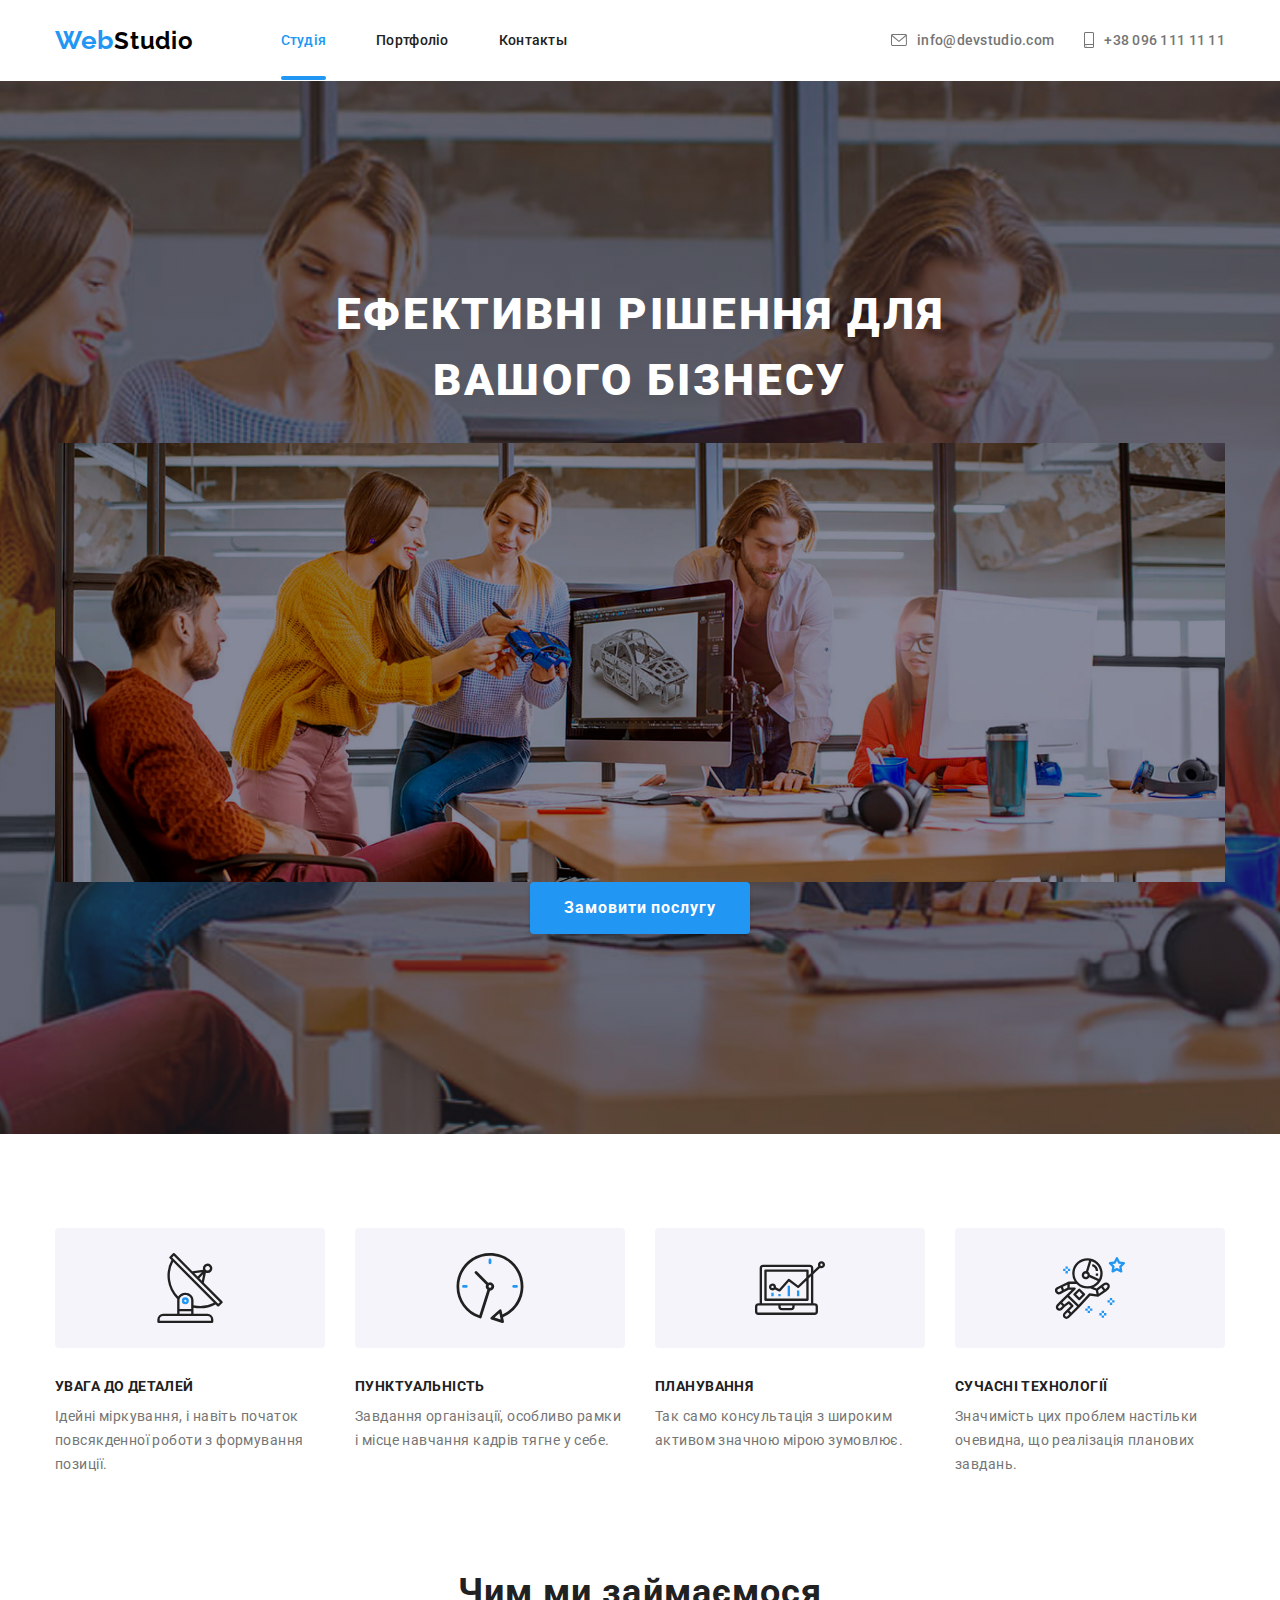
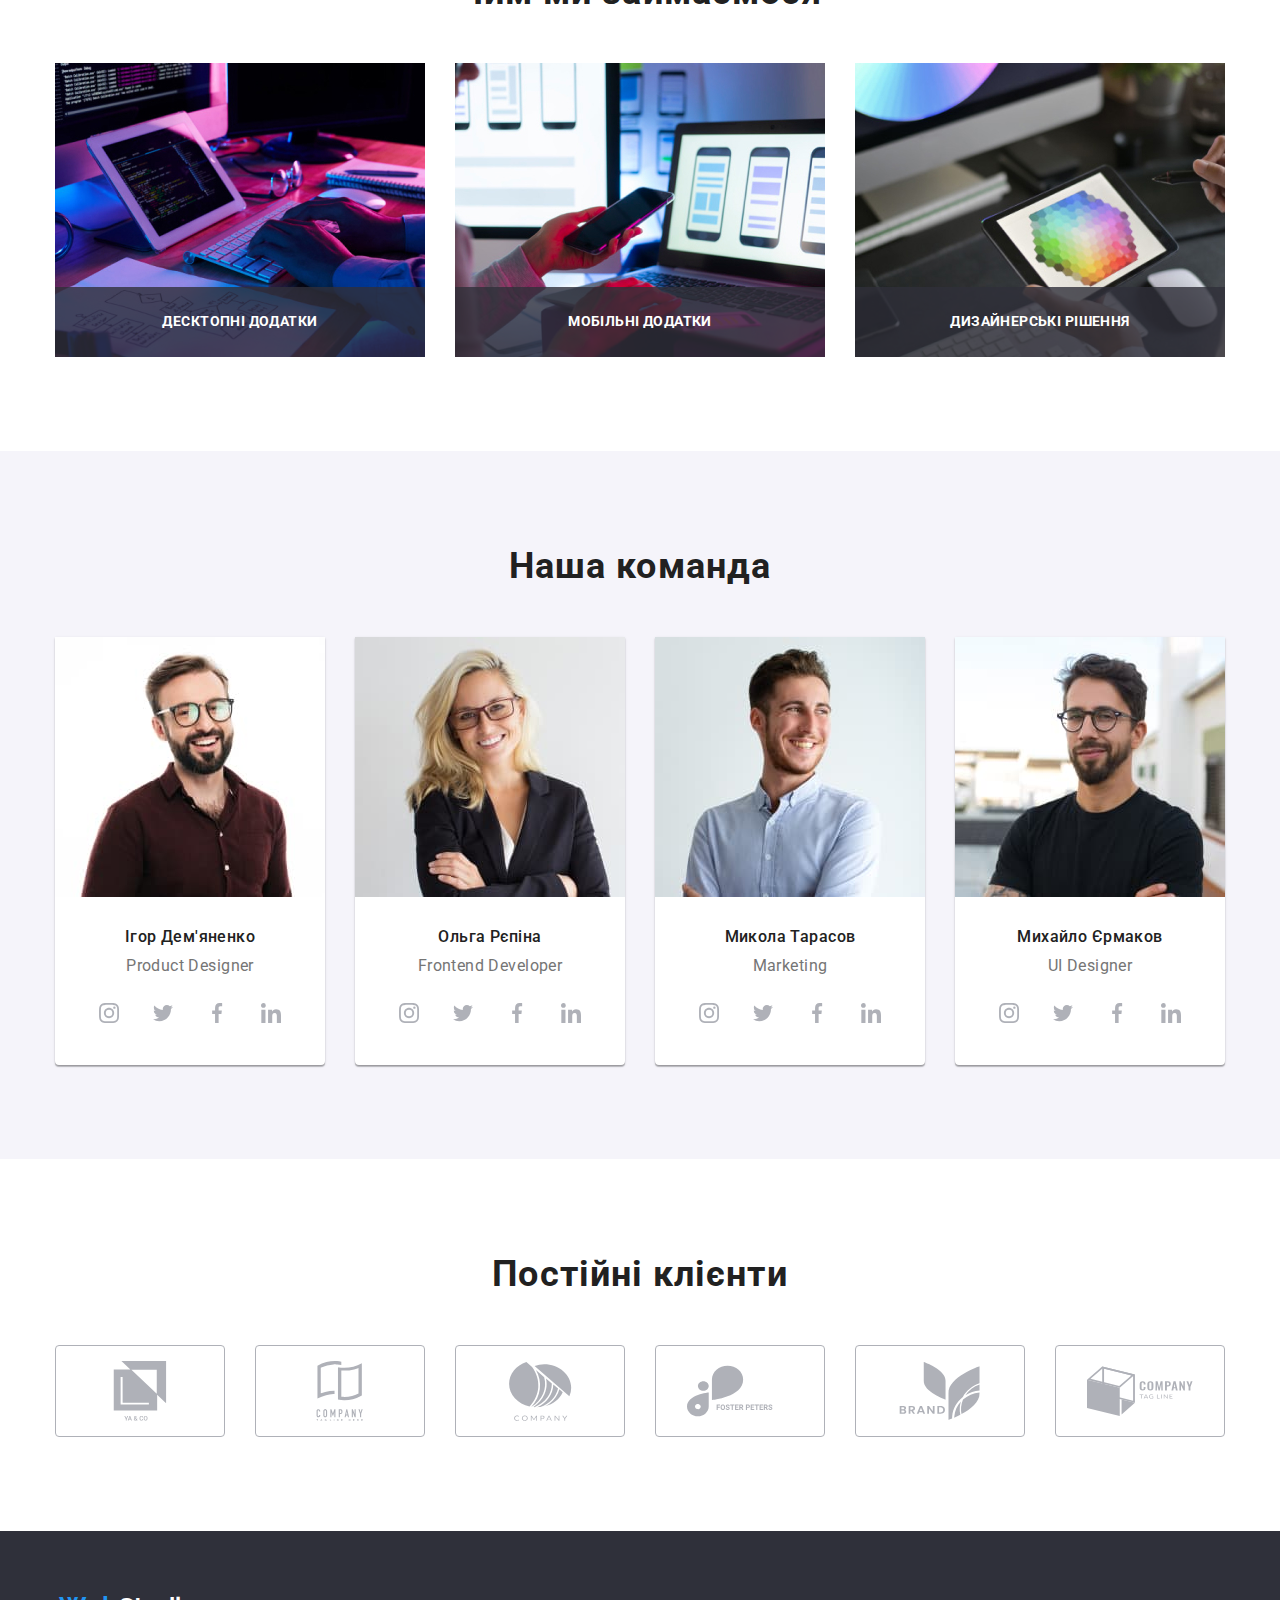
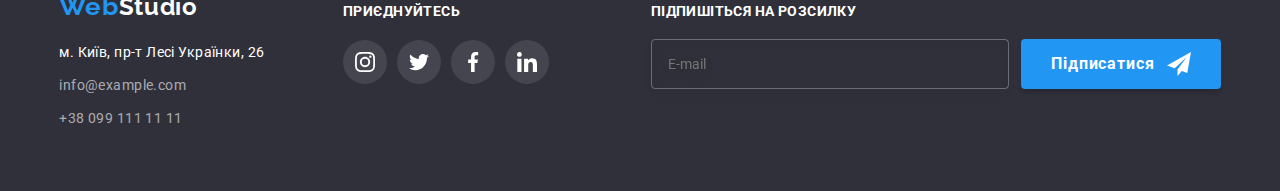
==== commit 00917252: "Update index.html" ====
--- a/index.html
+++ b/index.html
@@ -4,6 +4,7 @@
     <meta charset="UTF-8" />
     <meta http-equiv="X-UA-Compatible" content="IE=edge" />
     <meta name="viewport" content="width=device-width, initial-scale=1.0" />
+    <link rel="shortcut icon" href="#" />
     <link rel="preconnect" href="https://fonts.googleapis.com" />
     <link rel="preconnect" href="https://fonts.gstatic.com" crossorigin />
     <link
@@ -53,7 +54,7 @@
               class="header-contacts__link"
               >info@devstudio.com
               <svg class="header-contacts__logo" width="16" height="12">
-                <use href="./Img/header-icons.svg#icon-envelope-hover"></use>
+                <use href="./img/header-icons.svg#icon-envelope-hover"></use>
               </svg>
             </a>
           </li>
@@ -64,14 +65,14 @@
               class="header-contacts__link"
               >+38 096 111 11 11
               <svg class="header-contacts__logo" width="10" height="16">
-                <use href="./Img/header-icons.svg#icon-smartphone"></use>
+                <use href="./img/header-icons.svg#icon-smartphone"></use>
               </svg>
             </a>
           </li>
         </ul>
         <button class="menu-open">
           <svg class="menu-icon" width="40" height="40">
-            <use href="./Img/header-icons.svg#icon-menu_40px"></use>
+            <use href="./img/header-icons.svg#icon-menu_40px"></use>
           </svg>
         </button>
       </div>
@@ -80,7 +81,7 @@
       <div class="mob-menu is-hidden">
         <button class="menu-close">
           <svg class="menu-close__svg" width="40" height="40">
-            <use href="./Img/header-icons.svg#icon-close-black-18dp-2-1"></use>
+            <use href="./img/header-icons.svg#icon-close-black-18dp-2-1"></use>
           </svg>
         </button>
         <ul class="mob-menu-list">
@@ -148,6 +149,7 @@
       <section class="hero section-padding">
         <div class="container">
           <h1 class="hero__title">Ефективні рішення для вашого бізнесу</h1>
+          <img src="./img/hero-desktop.jpg" alt="" />
           <button type="button" class="hero__button" data-modal-open>
             Замовити послугу
           </button>
@@ -170,7 +172,7 @@
                   autofocus
                 />
                 <svg class="label-container__icon" width="18" height="18">
-                  <use href="./Img/modal.svg#icon-person-black-18dp-1"></use>
+                  <use href="./img/modal.svg#icon-person-black-18dp-1"></use>
                 </svg>
               </div>
             </label>
@@ -187,7 +189,7 @@
                   required
                 />
                 <svg class="label-container__icon" width="18" height="18">
-                  <use href="./Img/modal.svg#icon-phone-black-18dp-1"></use>
+                  <use href="./img/modal.svg#icon-phone-black-18dp-1"></use>
                 </svg>
               </div>
             </label>
@@ -204,7 +206,7 @@
                   required
                 />
                 <svg class="label-container__icon" width="18" height="18">
-                  <use href="./Img/modal.svg#icon-email-black-18dp-1"></use>
+                  <use href="./img/modal.svg#icon-email-black-18dp-1"></use>
                 </svg>
               </div>
             </label>
@@ -227,7 +229,7 @@
               <label for="user_check" class="checkbox-list">
                 <span>
                   <svg class="checkbox-list__icon" width="11" height="8">
-                    <use href="./Img/footer-modal.svg#icon-Vector-1"></use>
+                    <use href="./img/footer-modal.svg#icon-Vector-1"></use>
                   </svg>
                 </span>
                 Погоджуюся з розсилкою та приймаю
@@ -245,7 +247,7 @@
             >
               v
               <use
-                href="./Img/header-icons.svg#icon-close-black-18dp-2-1"
+                href="./img/header-icons.svg#icon-close-black-18dp-2-1"
               ></use>
             </svg>
           </button>
@@ -258,7 +260,7 @@
           <li class="feauture-list__item">
             <div class="feauture-list__icon">
               <svg width="70" height="70">
-                <use href="./Img/advantage-icons.svg#icon-antenna-1"></use>
+                <use href="./img/advantage-icons.svg#icon-antenna-1"></use>
               </svg>
             </div>
             <h3 class="feauture-list__title">УВАГА ДО ДЕТАЛЕЙ</h3>
@@ -270,7 +272,7 @@
           <li class="feauture-list__item">
             <div class="feauture-list__icon">
               <svg width="70" height="70">
-                <use href="./Img/advantage-icons.svg#icon-clock-1"></use>
+                <use href="./img/advantage-icons.svg#icon-clock-1"></use>
               </svg>
             </div>
             <h3 class="feauture-list__title">ПУНКТУАЛЬНІСТЬ</h3>
@@ -282,7 +284,7 @@
           <li class="feauture-list__item">
             <div class="feauture-list__icon">
               <svg width="70" height="70">
-                <use href="./Img/advantage-icons.svg#icon-diagram-1"></use>
+                <use href="./img/advantage-icons.svg#icon-diagram-1"></use>
               </svg>
             </div>
             <h3 class="feauture-list__title">ПЛАНУВАННЯ</h3>
@@ -293,7 +295,7 @@
           <li class="feauture-list__item">
             <div class="feauture-list__icon">
               <svg width="70" height="70">
-                <use href="./Img/advantage-icons.svg#icon-astronaut-1"></use>
+                <use href="./img/advantage-icons.svg#icon-astronaut-1"></use>
               </svg>
             </div>
             <h3 class="feauture-list__title">СУЧАСНІ ТЕХНОЛОГІЇ</h3>
@@ -759,7 +761,7 @@
                     width="24"
                     height="24"
                   >
-                    <use href="./Img/footer-modal.svg#icon-icon-send"></use>
+                    <use href="./img/footer-modal.svg#icon-icon-send"></use>
                   </svg>
                   Підписатися
                 </button>
--- a/css/main.min.css
+++ b/css/main.min.css
@@ -1 +1 @@
-:root{--primery-title-color: #212121;--text-color: #757575;--accent-color: #2196f3;--footer-bcg-color: #2f303a;--transition: cubic-bezier(0.4, 0, 0.2, 1);--gradient: linear-gradient( to right, rgba(47, 48, 58, 0.4), rgba(47, 48, 58, 0.4) )}.visually-hidden{position:absolute;white-space:nowrap;width:1px;height:1px;overflow:hidden;border:0;padding:0;clip:rect(0 0 0 0);-webkit-clip-path:inset(50%);clip-path:inset(50%);margin:-1px}*,*::before,*:after{box-sizing:border-box}body{background-color:#fff;color:var(--primery-title-color);font-family:"Roboto",sans-serif;letter-spacing:.03em;font-size:14px;line-height:1.2}img{display:block;height:auto;max-width:100%;width:100%}p,h1,h2,h3,h4,h5,h6{margin:0}ul,ol{list-style:none;margin-top:0;margin-bottom:0;padding-left:0}a{text-decoration:none}button{cursor:pointer}.container{width:100%;margin:0 auto;padding-left:15px;padding-right:15px}@media screen and (min-width: 480px){.container{max-width:480px}}@media screen and (min-width: 768px){.container{max-width:768px}}@media screen and (min-width: 1200px){.container{max-width:1200px}}.title{margin-bottom:30px;font-weight:700;font-size:28px;line-height:1.1785714286;text-align:center;letter-spacing:.03em;color:#212121}@media screen and (min-width: 1200px){.title{font-weight:700;font-size:36px;line-height:1.1666666667;text-align:center;letter-spacing:.03em;color:#212121;margin-bottom:50px}}.section-padding{padding-top:60px;padding-bottom:60px}@media screen and (min-width: 1200px){.section-padding{padding-top:94px;padding-bottom:94px}}.header-container{display:flex;align-items:center}.header-navigation{display:flex;align-items:center}.header-navigation__link{font-family:"Raleway";font-weight:700;font-size:26px;line-height:1.0769230769;color:#000}@media screen and (min-width: 768px){.header-navigation__link{font-weight:700;font-size:24px;line-height:1.1666666667;letter-spacing:.03em}}.logo{font-family:"Raleway";font-weight:700;font-size:26px;color:var(--accent-color);display:inline-block}.header-list{display:flex;margin:32px 0;margin-left:93px}@media screen and (max-width: 767px){.header-list{display:none}}@media screen and (min-width: 768px){.header-list{margin-left:87px}}.header-list .header-list__item+.header-list__item{margin-left:50px}.header-list__link{color:var(--primery-title-color);font-weight:500;letter-spacing:.02em;padding:36px 0;transition:cubic-bezier(0.4, 0, 0.2, 1) 250ms}@media screen and (min-width: 768px){.header-list__link{padding:32px 0}}.header-list__link:hover,.header-list__link:focus{color:var(--accent-color)}.header-list__link--active{color:var(--accent-color);position:relative}.current::after{content:"";background-color:var(--accent-color);border-radius:2px;position:absolute;width:100%;height:4px;bottom:0;left:0}.header-contacts{margin-left:auto}@media screen and (max-width: 767px){.header-contacts{display:none}}@media screen and (min-width: 1200px){.header-contacts{display:flex;align-items:center}}.header-contacts__item:not(:last-child){margin-bottom:10px}@media screen and (min-width: 1200px){.header-contacts__item:not(:last-child){margin-bottom:0;margin-right:30px}}.header-contacts__link{color:var(--text-color);font-weight:500;letter-spacing:.02em;display:flex;align-items:center;flex-direction:row-reverse;fill:#757575;justify-content:start;transition:cubic-bezier(0.4, 0, 0.2, 1) 250ms}.header-contacts__link:hover,.header-contacts__link:focus{color:var(--accent-color);fill:var(--accent-color)}.header-contacts__link .header-contacts__logo{margin-right:10px}.portfolio-header{border:1px solid #ececec}.menu-open{background-color:#fff;border:none;margin-left:auto}@media screen and (min-width: 768px){.menu-open{display:none}}.menu-close{background-color:#fff;border:none;display:block;margin-left:auto;position:absolute;right:15px;top:10px}.mob-menu{position:fixed;background-color:#fff;height:100%;width:100%;left:0;top:0;padding:48px 0 48px 40px;display:flex;flex-direction:column;justify-content:space-between;z-index:1}.mob-menu-list__item:not(:last-child){margin-bottom:32px}.mob-menu-list__link{font-weight:500;font-size:40px;line-height:1.175;letter-spacing:.02em;color:var(--primery-title-color)}.mob-menu-list__link--active{color:#2196f3}.mob-menu-list__link:active{color:#2196f3}.menu-contacts__item:not(:last-child){margin-bottom:32px}.menu-contacts__link{font-weight:500;font-size:24px;line-height:1.1666666667;letter-spacing:.02em;color:#757575}.tel{font-weight:500;font-size:34px;line-height:1.1764705882;letter-spacing:.02em;color:#2196f3}.mob-soc-list{display:flex;margin-top:64px}@media screen and (max-width: 479px){.mob-soc-list{flex-wrap:wrap}}.mob-soc-list__link{font-weight:500;font-size:18px;line-height:1.22;letter-spacing:.02em;color:#2196f3;padding-right:10px}.mob-soc-list__item:not(:last-child){margin-right:10px;border-right:1px solid rgba(33,33,33,.2)}.hero{background-color:var(--footer-bcg-color);max-width:1600px;margin:0 auto;min-height:400px;display:flex;align-items:center;background-image:var(--gradient),url(../Img/hero-img-mobile.jpg);background-repeat:no-repeat;background-size:cover;background-position:center;padding-top:118px;padding-bottom:118px}@media(min-device-pixel-ratio: 2),(-webkit-min-device-pixel-ratio: 2),(min-resolution: 192dpi),(min-resolution: 2dppx){.hero{background-image:var(--gradient),url(../Img/hero-mobile-2x.jpg)}}@media screen and (min-width: 768px){.hero{background-image:var(--gradient),url(../Img/header-img-tablet.jpg)}}@media screen and (min-width: 768px)and (min-device-pixel-ratio: 2),screen and (min-width: 768px)and (-webkit-min-device-pixel-ratio: 2),screen and (min-width: 768px)and (min-resolution: 192dpi),screen and (min-width: 768px)and (min-resolution: 2dppx){.hero{background-image:var(--gradient),url(../Img/header-img-tablet-2x.jpg)}}@media screen and (min-width: 1200px){.hero{background-image:var(--gradient),url(../Img/header-img-desktop.jpg);padding-top:200px;padding-bottom:200px;min-height:600px}}@media screen and (min-width: 1200px)and (min-device-pixel-ratio: 2),screen and (min-width: 1200px)and (-webkit-min-device-pixel-ratio: 2),screen and (min-width: 1200px)and (min-resolution: 192dpi),screen and (min-width: 1200px)and (min-resolution: 2dppx){.hero{background-image:var(--gradient),url(../Img/header-img-desktop-2x.jpg)}}.hero__title{font-weight:900;font-size:26px;line-height:1.62;text-align:center;letter-spacing:.06em;text-transform:uppercase;color:#fff;margin-bottom:30px}@media screen and (min-width: 768px){.hero__title{margin:0 auto;max-width:360px;margin-bottom:30px}}@media screen and (min-width: 1200px){.hero__title{font-weight:900;font-size:44px;line-height:1.5;text-align:center;letter-spacing:.06em;text-transform:uppercase;color:#fff;max-width:696px}}.hero__button{background-color:var(--accent-color);color:#fff;cursor:pointer;font-weight:700;margin:0 auto;display:block;font-size:16px;line-height:1.8;text-align:center;letter-spacing:.06em;padding:10px 32px;box-shadow:0px 4px 4px rgba(0,0,0,.15);border-radius:4px;border-color:rgba(0,0,0,0);transition:box-shadow 250ms var(--transition),background-color 250ms var(--transition),color 250ms var(--transition)}.hero__button:hover,.hero__button:focus{background-color:var(--accent-color);color:#fff;box-shadow:0px 3px 1px rgba(0,0,0,.1),0px 1px 2px rgba(0,0,0,.08),0px 2px 2px rgba(0,0,0,.12)}.feauture-list{display:flex;gap:30px;flex-wrap:wrap}@media screen and (min-width: 768px){.feauture-list__item{width:calc((100% - 30px)/2)}}@media screen and (min-width: 1200px){.feauture-list__item{width:calc((100% - 90px)/4)}}.feauture-list__title{color:var(--primery-title-color);font-weight:700;font-size:14px;text-transform:uppercase;margin-bottom:10px;text-align:center}@media screen and (min-width: 768px){.feauture-list__title{text-align:start}}.feauture-list__text{color:var(--text-color);font-weight:400;line-height:1.7}.feauture-list__icon{background:#f5f4fa;border-radius:4px;max-width:480px;display:flex;justify-content:center;align-items:center;margin-bottom:30px;height:120px}@media screen and (min-width: 768px){.feauture-list__icon{max-width:354px}}.work{padding-top:0}@media screen and (max-width: 1200px){.work{display:none}}.work-list{display:flex;gap:30px}.work-list__item{position:relative}.work-list__text{position:absolute;font-weight:700;text-align:center;text-transform:uppercase;color:#fff}.work-list__text--active{position:absolute;background:rgba(47,48,58,.8);width:100%;height:70px;bottom:0;display:flex;align-items:center;justify-content:center}.team{background-color:#f5f4fa}.team-list{display:flex;flex-wrap:wrap;gap:30px}@media screen and (min-width: 480px){.team-list{display:flex;justify-content:center;align-items:center}}@media screen and (min-width: 1200px){.team-list{display:flex;justify-content:center;align-items:center;flex-wrap:nowrap}}.team-list__item{background-color:#fff;box-shadow:0px 1px 3px rgba(0,0,0,.12),0px 1px 1px rgba(0,0,0,.14),0px 2px 1px rgba(0,0,0,.2);border-radius:0px 0px 4px 4px;max-width:450px;width:450px}@media screen and (min-width: 768px){.team-list__item{width:calc((100% - 30px)/2)}}@media screen and (min-width: 1200px){.team-list__item{width:calc((100% - 60px)/4)}}.team-list__title{color:var(--primery-title-color);font-weight:500;font-size:16px;text-align:center;margin-top:30px}.team-list__text{color:var(--text-color);font-weight:400;font-size:16px;text-align:center;margin-top:10px;margin-bottom:16px}.soc-list{display:flex;justify-content:center;margin-bottom:30px;gap:10px}.soc-list__link{width:44px;height:44px;display:flex;justify-content:center;align-items:center;transition:cubic-bezier(0.4, 0, 0.2, 1) background-color 250ms;border-radius:50%}.soc-list__link--background{background:rgba(255,255,255,.1)}.soc-list__link:hover,.soc-list__link:focus{background-color:var(--accent-color);border-radius:50%}.footer-connect .soc-list__svg{fill:#fff}.soc-list__svg{transition:fill 250ms cubic-bezier(0.4, 0, 0.2, 1)}.soc-list__svg{fill:#afb1b8}.soc-list__link:hover .soc-list__svg{fill:#fff}.soc-list__link:focus .soc-list__svg{fill:#fff}.clients-list{display:flex;gap:30px;flex-wrap:wrap;justify-content:center}@media screen and (min-width: 480px){.clients-list__item{width:calc((100% - 30px)/2)}}@media screen and (min-width: 768px){.clients-list__item{width:calc((100% - 60px)/3)}}@media screen and (min-width: 1200px){.clients-list__item{width:calc((100% - 150px)/6)}}.clients-list__link{border:1px solid #afb1b8;border-radius:4px;width:210px;height:92px;display:flex;justify-content:center;align-items:center;transition:border-color 250ms var(--transition)}@media screen and (min-width: 768px){.clients-list__link{width:226px}}@media screen and (min-width: 1200px){.clients-list__link{width:170px}}.clients-list__link:hover,.clients-list__link:focus{border-color:var(--accent-color);outline:none}.clients-list__icon{fill:#afb1b8;transition:fill 250ms var(--transition)}.clients-list__link:hover .clients-list__icon{fill:var(--accent-color)}.clients-list__link:focus .clients-list__icon{fill:var(--accent-color)}.footer{background-color:var(--footer-bcg-color);display:flex;flex-wrap:wrap;padding:60px 0}@media screen and (min-width: 480px)and (max-width: 767px){.footer{text-align:center}}.footer__address{font-style:normal}@media screen and (min-width: 768px){.footer__address{display:flex;flex-wrap:wrap;justify-content:space-around}}@media screen and (min-width: 1200px){.footer__address{display:flex;flex-wrap:nowrap}}@media screen and (min-width: 768px){.adrress-list{text-align:center}}@media screen and (min-width: 1200px){.adrress-list{padding:0}}@media screen and (min-width: 1200px){.adrress-list{text-align:start}}.adrress-list__item:not(:last-child){margin-bottom:9px}.adress-list__link--logo{color:#fff;font-family:"Raleway";font-weight:700;font-size:26px;line-height:1.1923076923;letter-spacing:.03em;margin-bottom:20px;display:block}@media screen and (min-width: 480px){.adress-list__link--logo{font-size:24px;line-height:1.1666666667;text-align:center}}@media screen and (min-width: 1200px){.adress-list__link{text-align:start}}.adress-list__link--adress{font-weight:400;line-height:1.7;color:#fff;font-style:normal;transition:cubic-bezier(0.4, 0, 0.2, 1) color 250ms}.adress-list__link--adress:hover,.adress-list__link--adress:focus{color:var(--accent-color)}.adress-list__link--contacts{font-weight:400;line-height:1.7;color:rgba(255,255,255,.6);font-style:normal;transition:cubic-bezier(0.4, 0, 0.2, 1) color 250ms}.adress-list__link--contacts:hover,.adress-list__link--contacts:focus{color:var(--accent-color)}.footer-connect{margin-top:60px}@media screen and (min-width: 1200px){.footer-connect{margin-top:12px;margin-left:70px}}@media screen and (min-width: 768px){.footer-connect{margin-top:12px}}.footer-connect__title{font-weight:700;font-size:14px;text-transform:uppercase;color:#fff;margin-bottom:20px}.footer-form{margin-top:60px}@media screen and (min-width: 1200px){.footer-form{margin-left:93px}}@media screen and (min-width: 1200px){.footer-form{margin-left:93px;margin-top:12px}}.footer-form__title{font-weight:700;font-size:14px;line-height:1.15;letter-spacing:.03em;text-transform:uppercase;color:#fff;margin-bottom:20px}@media screen and (min-width: 768px){.footer-form__title{text-align:center}}@media screen and (min-width: 1200px){.footer-form__title{text-align:start}}.footer-form-container{display:flex;flex-wrap:wrap;justify-content:center}@media screen and (min-width: 1200px){.footer-form-container{flex-wrap:nowrap}}.footer-form-container__input{height:50px;width:100%;max-width:100%;border:1px solid rgba(255,255,255,.3);filter:drop-shadow(0px 4px 4px rgba(0, 0, 0, 0.15));border-radius:4px;background-color:rgba(0,0,0,0);color:#fff;padding-left:16px}@media screen and (min-width: 1200px){.footer-form-container__input{width:358px}}.footer-form-container__button{width:200px;height:50px;background:var(--accent-color);box-shadow:0px 4px 4px rgba(0,0,0,.15);border-radius:4px;font-weight:700;margin-top:20px;font-size:16px;line-height:1.88;letter-spacing:.06em;color:#fff;border-color:rgba(0,0,0,0);cursor:pointer;margin-left:12px;position:relative;display:flex;align-items:center;justify-content:space-between;padding-left:28px}@media screen and (min-width: 1200px){.footer-form-container__button{margin-top:0}}.footer-form-container__icon{position:absolute;right:28px;fill:#fff}.backdrop{position:fixed;width:100%;height:100%;background-color:rgba(0,0,0,.2);top:0;display:flex;justify-content:center;align-items:center}.modal{position:absolute;background-color:#fff;box-shadow:0px 1px 3px rgba(0,0,0,.12),0px 1px 1px rgba(0,0,0,.14),0px 2px 1px rgba(0,0,0,.2);border-radius:4px;padding:40px}@media screen and (min-width: 1200px){.modal{width:528px;height:581px}}.modal__title{font-weight:700;font-size:20px;line-height:1.15;text-align:center;color:var(--primery-title-color);margin-bottom:12px}.form-label{font-size:12px;line-height:14px;letter-spacing:.01em;color:#757575;display:block}.form-label:not(:first-child){margin-top:10px}.form-label__textarea{width:100%;resize:none;margin-top:4px;border:1px solid rgba(33,33,33,.2);border-radius:4px;padding:12px 16px;height:120px;outline:none;font-weight:400;font-size:12px;line-height:14px;letter-spacing:.01em}.form-label__textarea:focus{border:1px solid #2196f3}.label-container{position:relative;height:40px;margin-top:4px}.label-container__input{width:100%;height:100%;border:1px solid rgba(33,33,33,.2);border-radius:4px;padding-left:40px;outline:none;transition:border-color 250ms var(--accent-color)}.label-container__input:focus{border-color:#2196f3}.label-container__icon{position:absolute;left:12px;transform:translateY(-50%);top:50%;transition:fill 250ms var(--transition)}.label-container__input:focus~.label-container__icon{fill:var(--accent-color)}.label-container__input:focus+.label-container__icon{fill:var(--accent-color)}.is-hidden{opacity:0;visibility:hidden;pointer-events:none}.checkbox{margin-top:20px}.checkbox__input:checked+.checkbox-list span{background-color:var(--accent-color);border-color:var(--accent-color);color:#fff}.checkbox-list{position:relative;display:flex;align-items:center;justify-content:center;font-weight:400;font-size:12px;line-height:1.1666666667;letter-spacing:.03em;color:#757575}@media screen and (min-width: 1200px){.checkbox-list{font-size:14px;line-height:1.71}}.checkbox-list span{width:16px;height:15px;border-radius:2px;border:2px solid #212121;fill:#fff;display:flex;align-items:center;justify-content:center;margin-right:7px;color:rgba(0,0,0,0);transition:background-color 250ms var(--transition),border-color 250ms var(--transition),color 250ms var(--transition);text-align:center}.checkbox-list__link{margin-left:5px;font-size:12px;line-height:1.1666666667;letter-spacing:.03em;-webkit-text-decoration-line:underline;text-decoration-line:underline;color:var(--accent-color)}@media screen and (min-width: 1200px){.checkbox-list__link{font-weight:400;font-size:14px;line-height:1.71}}.checkbox-list__icon{fill:currentColor}.form-button{width:200px;height:50px;background:var(--accent-color);box-shadow:0px 4px 4px rgba(0,0,0,.15);border-radius:4px;font-weight:700;font-size:16px;line-height:1.88;display:flex;align-items:center;text-align:center;letter-spacing:.06em;color:#fff;justify-content:center;border-color:rgba(0,0,0,0);transition:box-shadow 250ms var(--transition),background-color 250ms var(--transition),color 250ms var(--transition);margin:0 auto;margin-top:30px;cursor:pointer}.form-button:hover,.form-button:focus{background-color:var(--accent-color);color:#fff;box-shadow:0px 3px 1px rgba(0,0,0,.1),0px 1px 2px rgba(0,0,0,.08),0px 2px 2px rgba(0,0,0,.12)}.modal-button{color:#000;right:8px;top:8px;padding:6px;position:absolute;background:#fff;display:flex;justify-content:center;align-items:center;border:1px solid rgba(0,0,0,.1);border-radius:50%;cursor:pointer}.modal-button__icon{transition:fill 250ms var(--transition)}.modal-button__icon:hover,.modal-button__icon:hover{fill:var(--accent-color)}.radio-buttons{margin-bottom:40px;display:flex;flex-wrap:wrap;justify-content:start;gap:8px}@media screen and (min-width: 768px){.radio-buttons{justify-content:center;margin-bottom:30px}}@media screen and (min-width: 1200px){.radio-buttons{margin-bottom:50px}}.radio-buttons__button{background-color:#f5f4fa;color:var(--primery-title-color);cursor:pointer;font-weight:500;font-size:16px;line-height:1.6;text-align:center;letter-spacing:.03em;margin-left:8px;padding:6px 22px;border-radius:4px;border-color:rgba(0,0,0,0);transition:box-shadow 250ms var(--transition),background-color 250ms var(--transition),color 250ms var(--transition)}.radio-buttons__button:hover,.radio-buttons__button:focus{background-color:var(--accent-color);color:#fff;box-shadow:0px 3px 1px rgba(0,0,0,.1),0px 1px 2px rgba(0,0,0,.08),0px 2px 2px rgba(0,0,0,.12)}.cards-list{display:flex;flex-wrap:wrap;margin:0;margin-top:0;gap:28px}@media screen and (min-width: 1200px){.cards-list{gap:30px}}.cards-list__item{max-width:370px}.cards-list__link{transition:cubic-bezier(0.4, 0, 0.2, 1) box-shadow 250ms;outline:none;display:inline-block}@media screen and (min-width: 768px){.cards-list__link{display:flex;flex-direction:column;height:100%}}.cards-list__link:hover,.cards-list__link:focus{box-shadow:0px 1px 1px rgba(0,0,0,.12),0px 4px 4px rgba(0,0,0,.06),1px 4px 6px rgba(0,0,0,.16)}.cards-container{position:relative;overflow:hidden}@media screen and (min-width: 480px){.cards-container{width:450px}}@media screen and (min-width: 768px){.cards-container{width:354px}}@media screen and (min-width: 1200px){.cards-container{width:370px}}.cards-container__text{position:absolute;font-weight:400;font-size:18px;line-height:1.56;color:#fff;background:rgba(33,150,243,.9);top:0;left:0;padding:63px 24px;max-width:100%;height:100%;transform:translateY(100%);transition:transform 250ms cubic-bezier(0.4, 0, 0.2, 1)}.cards-list__link:hover .cards-container__text,.cards-list__link:focus .cards-container__text{transform:translateY(0);border:1px solid #eee}.cards-box{padding:20px 24px;border:1px solid #eee}@media screen and (min-width: 768px){.cards-box{width:354px;flex-grow:1}}@media screen and (min-width: 1200px){.cards-box{width:370px}}.cards-box__title{font-weight:700;font-size:18px;line-height:2;letter-spacing:.06em;color:var(--primery-title-color)}.cards-box__text{font-weight:400;font-size:16px;line-height:1.8;letter-spacing:.03em;color:var(--text-color)}/*# sourceMappingURL=main.min.css.map */+:root{--primery-title-color: #212121;--text-color: #757575;--accent-color: #2196f3;--footer-bcg-color: #2f303a;--transition: cubic-bezier(0.4, 0, 0.2, 1);--gradient: linear-gradient( to right, rgba(47, 48, 58, 0.4), rgba(47, 48, 58, 0.4) )}.visually-hidden{position:absolute;white-space:nowrap;width:1px;height:1px;overflow:hidden;border:0;padding:0;clip:rect(0 0 0 0);clip-path:inset(50%);margin:-1px}*,*::before,*:after{box-sizing:border-box}body{background-color:#fff;color:var(--primery-title-color);font-family:"Roboto",sans-serif;letter-spacing:.03em;font-size:14px;line-height:1.2}img{display:block;height:auto;max-width:100%;width:100%}p,h1,h2,h3,h4,h5,h6{margin:0}ul,ol{list-style:none;margin-top:0;margin-bottom:0;padding-left:0}a{text-decoration:none}button{cursor:pointer}.container{width:100%;margin:0 auto;padding-left:15px;padding-right:15px}@media screen and (min-width: 480px){.container{max-width:480px}}@media screen and (min-width: 768px){.container{max-width:768px}}@media screen and (min-width: 1200px){.container{max-width:1200px}}.title{margin-bottom:30px;font-weight:700;font-size:28px;line-height:1.1785714286;text-align:center;letter-spacing:.03em;color:#212121}@media screen and (min-width: 1200px){.title{font-weight:700;font-size:36px;line-height:1.1666666667;text-align:center;letter-spacing:.03em;color:#212121;margin-bottom:50px}}.section-padding{padding-top:60px;padding-bottom:60px}@media screen and (min-width: 1200px){.section-padding{padding-top:94px;padding-bottom:94px}}.header-container{display:flex;align-items:center}.header-navigation{display:flex;align-items:center}.header-navigation__link{font-family:"Raleway";font-weight:700;font-size:26px;line-height:1.0769230769;color:#000}@media screen and (min-width: 768px){.header-navigation__link{font-weight:700;font-size:24px;line-height:1.1666666667;letter-spacing:.03em}}.logo{font-family:"Raleway";font-weight:700;font-size:26px;color:var(--accent-color);display:inline-block}.header-list{display:flex;margin:32px 0;margin-left:93px}@media screen and (max-width: 767px){.header-list{display:none}}@media screen and (min-width: 768px){.header-list{margin-left:87px}}.header-list .header-list__item+.header-list__item{margin-left:50px}.header-list__link{color:var(--primery-title-color);font-weight:500;letter-spacing:.02em;padding:36px 0;transition:cubic-bezier(0.4, 0, 0.2, 1) 250ms}@media screen and (min-width: 768px){.header-list__link{padding:32px 0}}.header-list__link:hover,.header-list__link:focus{color:var(--accent-color)}.header-list__link--active{color:var(--accent-color);position:relative}.current::after{content:"";background-color:var(--accent-color);border-radius:2px;position:absolute;width:100%;height:4px;bottom:0;left:0}.header-contacts{margin-left:auto}@media screen and (max-width: 767px){.header-contacts{display:none}}@media screen and (min-width: 1200px){.header-contacts{display:flex;align-items:center}}.header-contacts__item:not(:last-child){margin-bottom:10px}@media screen and (min-width: 1200px){.header-contacts__item:not(:last-child){margin-bottom:0;margin-right:30px}}.header-contacts__link{color:var(--text-color);font-weight:500;letter-spacing:.02em;display:flex;align-items:center;flex-direction:row-reverse;fill:#757575;justify-content:start;transition:cubic-bezier(0.4, 0, 0.2, 1) 250ms}.header-contacts__link:hover,.header-contacts__link:focus{color:var(--accent-color);fill:var(--accent-color)}.header-contacts__link .header-contacts__logo{margin-right:10px}.portfolio-header{border:1px solid #ececec}.menu-open{background-color:#fff;border:none;margin-left:auto}@media screen and (min-width: 768px){.menu-open{display:none}}.menu-close{background-color:#fff;border:none;display:block;margin-left:auto;position:absolute;right:15px;top:10px}.mob-menu{position:fixed;background-color:#fff;height:100%;width:100%;left:0;top:0;padding:48px 0 48px 40px;display:flex;flex-direction:column;justify-content:space-between;z-index:1}.mob-menu-list__item:not(:last-child){margin-bottom:32px}.mob-menu-list__link{font-weight:500;font-size:40px;line-height:1.175;letter-spacing:.02em;color:var(--primery-title-color)}.mob-menu-list__link--active{color:#2196f3}.mob-menu-list__link:active{color:#2196f3}.menu-contacts__item:not(:last-child){margin-bottom:32px}.menu-contacts__link{font-weight:500;font-size:24px;line-height:1.1666666667;letter-spacing:.02em;color:#757575}.tel{font-weight:500;font-size:34px;line-height:1.1764705882;letter-spacing:.02em;color:#2196f3}.mob-soc-list{display:flex;margin-top:64px}@media screen and (max-width: 479px){.mob-soc-list{flex-wrap:wrap}}.mob-soc-list__link{font-weight:500;font-size:18px;line-height:1.22;letter-spacing:.02em;color:#2196f3;padding-right:10px}.mob-soc-list__item:not(:last-child){margin-right:10px;border-right:1px solid rgba(33,33,33,.2)}.hero{background-color:var(--footer-bcg-color);max-width:1600px;margin:0 auto;min-height:400px;display:flex;align-items:center;background-image:var(--gradient),url(/img/hero-mobile.jpg);background-repeat:no-repeat;background-size:cover;background-position:center;padding-top:118px;padding-bottom:118px}@media(min-device-pixel-ratio: 2),(-webkit-min-device-pixel-ratio: 2),(min-resolution: 192dpi),(min-resolution: 2dppx){.hero{background-image:var(--gradient),url(/img/hero-mobile@2x.jpg)}}@media screen and (min-width: 768px){.hero{background-image:var(--gradient),url(/img/hero-tablet.jpg)}}@media screen and (min-width: 768px)and (min-device-pixel-ratio: 2),screen and (min-width: 768px)and (-webkit-min-device-pixel-ratio: 2),screen and (min-width: 768px)and (min-resolution: 192dpi),screen and (min-width: 768px)and (min-resolution: 2dppx){.hero{background-image:var(--gradient),url(/img/hero-tablet@2x.jpg)}}@media screen and (min-width: 1200px){.hero{background-image:var(--gradient),url(/img/hero-desktop.jpg);padding-top:200px;padding-bottom:200px;min-height:600px}}@media screen and (min-width: 1200px)and (min-device-pixel-ratio: 2),screen and (min-width: 1200px)and (-webkit-min-device-pixel-ratio: 2),screen and (min-width: 1200px)and (min-resolution: 192dpi),screen and (min-width: 1200px)and (min-resolution: 2dppx){.hero{background-image:var(--gradient),url(/img/hero-desktop@2x.jpg)}}.hero__title{font-weight:900;font-size:26px;line-height:1.62;text-align:center;letter-spacing:.06em;text-transform:uppercase;color:#fff;margin-bottom:30px}@media screen and (min-width: 768px){.hero__title{margin:0 auto;max-width:360px;margin-bottom:30px}}@media screen and (min-width: 1200px){.hero__title{font-weight:900;font-size:44px;line-height:1.5;text-align:center;letter-spacing:.06em;text-transform:uppercase;color:#fff;max-width:696px}}.hero__button{background-color:var(--accent-color);color:#fff;cursor:pointer;font-weight:700;margin:0 auto;display:block;font-size:16px;line-height:1.8;text-align:center;letter-spacing:.06em;padding:10px 32px;box-shadow:0px 4px 4px rgba(0,0,0,.15);border-radius:4px;border-color:rgba(0,0,0,0);transition:box-shadow 250ms var(--transition),background-color 250ms var(--transition),color 250ms var(--transition)}.hero__button:hover,.hero__button:focus{background-color:var(--accent-color);color:#fff;box-shadow:0px 3px 1px rgba(0,0,0,.1),0px 1px 2px rgba(0,0,0,.08),0px 2px 2px rgba(0,0,0,.12)}.feauture-list{display:flex;gap:30px;flex-wrap:wrap}@media screen and (min-width: 768px){.feauture-list__item{width:calc((100% - 30px)/2)}}@media screen and (min-width: 1200px){.feauture-list__item{width:calc((100% - 90px)/4)}}.feauture-list__title{color:var(--primery-title-color);font-weight:700;font-size:14px;text-transform:uppercase;margin-bottom:10px;text-align:center}@media screen and (min-width: 768px){.feauture-list__title{text-align:start}}.feauture-list__text{color:var(--text-color);font-weight:400;line-height:1.7}.feauture-list__icon{background:#f5f4fa;border-radius:4px;max-width:480px;display:flex;justify-content:center;align-items:center;margin-bottom:30px;height:120px}@media screen and (min-width: 768px){.feauture-list__icon{max-width:354px}}.work{padding-top:0}@media screen and (max-width: 1200px){.work{display:none}}.work-list{display:flex;gap:30px}.work-list__item{position:relative}.work-list__text{position:absolute;font-weight:700;text-align:center;text-transform:uppercase;color:#fff}.work-list__text--active{position:absolute;background:rgba(47,48,58,.8);width:100%;height:70px;bottom:0;display:flex;align-items:center;justify-content:center}.team{background-color:#f5f4fa}.team-list{display:flex;flex-wrap:wrap;gap:30px}@media screen and (min-width: 480px){.team-list{display:flex;justify-content:center;align-items:center}}@media screen and (min-width: 1200px){.team-list{display:flex;justify-content:center;align-items:center;flex-wrap:nowrap}}.team-list__item{background-color:#fff;box-shadow:0px 1px 3px rgba(0,0,0,.12),0px 1px 1px rgba(0,0,0,.14),0px 2px 1px rgba(0,0,0,.2);border-radius:0px 0px 4px 4px;max-width:450px;width:450px}@media screen and (min-width: 768px){.team-list__item{width:calc((100% - 30px)/2)}}@media screen and (min-width: 1200px){.team-list__item{width:calc((100% - 60px)/4)}}.team-list__title{color:var(--primery-title-color);font-weight:500;font-size:16px;text-align:center;margin-top:30px}.team-list__text{color:var(--text-color);font-weight:400;font-size:16px;text-align:center;margin-top:10px;margin-bottom:16px}.soc-list{display:flex;justify-content:center;margin-bottom:30px;gap:10px}.soc-list__link{width:44px;height:44px;display:flex;justify-content:center;align-items:center;transition:cubic-bezier(0.4, 0, 0.2, 1) background-color 250ms;border-radius:50%}.soc-list__link--background{background:rgba(255,255,255,.1)}.soc-list__link:hover,.soc-list__link:focus{background-color:var(--accent-color);border-radius:50%}.footer-connect .soc-list__svg{fill:#fff}.soc-list__svg{transition:fill 250ms cubic-bezier(0.4, 0, 0.2, 1)}.soc-list__svg{fill:#afb1b8}.soc-list__link:hover .soc-list__svg{fill:#fff}.soc-list__link:focus .soc-list__svg{fill:#fff}.clients-list{display:flex;gap:30px;flex-wrap:wrap;justify-content:center}@media screen and (min-width: 480px){.clients-list__item{width:calc((100% - 30px)/2)}}@media screen and (min-width: 768px){.clients-list__item{width:calc((100% - 60px)/3)}}@media screen and (min-width: 1200px){.clients-list__item{width:calc((100% - 150px)/6)}}.clients-list__link{border:1px solid #afb1b8;border-radius:4px;width:210px;height:92px;display:flex;justify-content:center;align-items:center;transition:border-color 250ms var(--transition)}@media screen and (min-width: 768px){.clients-list__link{width:226px}}@media screen and (min-width: 1200px){.clients-list__link{width:170px}}.clients-list__link:hover,.clients-list__link:focus{border-color:var(--accent-color);outline:none}.clients-list__icon{fill:#afb1b8;transition:fill 250ms var(--transition)}.clients-list__link:hover .clients-list__icon{fill:var(--accent-color)}.clients-list__link:focus .clients-list__icon{fill:var(--accent-color)}.footer{background-color:var(--footer-bcg-color);display:flex;flex-wrap:wrap;padding:60px 0}@media screen and (min-width: 480px)and (max-width: 767px){.footer{text-align:center}}.footer__address{font-style:normal}@media screen and (min-width: 768px){.footer__address{display:flex;flex-wrap:wrap;justify-content:space-around}}@media screen and (min-width: 1200px){.footer__address{display:flex;flex-wrap:nowrap}}@media screen and (min-width: 768px){.adrress-list{text-align:center}}@media screen and (min-width: 1200px){.adrress-list{padding:0}}@media screen and (min-width: 1200px){.adrress-list{text-align:start}}.adrress-list__item:not(:last-child){margin-bottom:9px}.adress-list__link--logo{color:#fff;font-family:"Raleway";font-weight:700;font-size:26px;line-height:1.1923076923;letter-spacing:.03em;margin-bottom:20px;display:block}@media screen and (min-width: 480px){.adress-list__link--logo{font-size:24px;line-height:1.1666666667;text-align:center}}@media screen and (min-width: 1200px){.adress-list__link{text-align:start}}.adress-list__link--adress{font-weight:400;line-height:1.7;color:#fff;font-style:normal;transition:cubic-bezier(0.4, 0, 0.2, 1) color 250ms}.adress-list__link--adress:hover,.adress-list__link--adress:focus{color:var(--accent-color)}.adress-list__link--contacts{font-weight:400;line-height:1.7;color:rgba(255,255,255,.6);font-style:normal;transition:cubic-bezier(0.4, 0, 0.2, 1) color 250ms}.adress-list__link--contacts:hover,.adress-list__link--contacts:focus{color:var(--accent-color)}.footer-connect{margin-top:60px}@media screen and (min-width: 1200px){.footer-connect{margin-top:12px;margin-left:70px}}@media screen and (min-width: 768px){.footer-connect{margin-top:12px}}.footer-connect__title{font-weight:700;font-size:14px;text-transform:uppercase;color:#fff;margin-bottom:20px}.footer-form{margin-top:60px}@media screen and (min-width: 1200px){.footer-form{margin-left:93px}}@media screen and (min-width: 1200px){.footer-form{margin-left:93px;margin-top:12px}}.footer-form__title{font-weight:700;font-size:14px;line-height:1.15;letter-spacing:.03em;text-transform:uppercase;color:#fff;margin-bottom:20px}@media screen and (min-width: 768px){.footer-form__title{text-align:center}}@media screen and (min-width: 1200px){.footer-form__title{text-align:start}}.footer-form-container{display:flex;flex-wrap:wrap;justify-content:center}@media screen and (min-width: 1200px){.footer-form-container{flex-wrap:nowrap}}.footer-form-container__input{height:50px;width:100%;max-width:100%;border:1px solid rgba(255,255,255,.3);filter:drop-shadow(0px 4px 4px rgba(0, 0, 0, 0.15));border-radius:4px;background-color:rgba(0,0,0,0);color:#fff;padding-left:16px}@media screen and (min-width: 1200px){.footer-form-container__input{width:358px}}.footer-form-container__button{width:200px;height:50px;background:var(--accent-color);box-shadow:0px 4px 4px rgba(0,0,0,.15);border-radius:4px;font-weight:700;margin-top:20px;font-size:16px;line-height:1.88;letter-spacing:.06em;color:#fff;border-color:rgba(0,0,0,0);cursor:pointer;margin-left:12px;position:relative;display:flex;align-items:center;justify-content:space-between;padding-left:28px}@media screen and (min-width: 1200px){.footer-form-container__button{margin-top:0}}.footer-form-container__icon{position:absolute;right:28px;fill:#fff}.backdrop{position:fixed;width:100%;height:100%;background-color:rgba(0,0,0,.2);top:0;display:flex;justify-content:center;align-items:center}.modal{position:absolute;background-color:#fff;box-shadow:0px 1px 3px rgba(0,0,0,.12),0px 1px 1px rgba(0,0,0,.14),0px 2px 1px rgba(0,0,0,.2);border-radius:4px;padding:40px}@media screen and (min-width: 1200px){.modal{width:528px;height:581px}}.modal__title{font-weight:700;font-size:20px;line-height:1.15;text-align:center;color:var(--primery-title-color);margin-bottom:12px}.form-label{font-size:12px;line-height:14px;letter-spacing:.01em;color:#757575;display:block}.form-label:not(:first-child){margin-top:10px}.form-label__textarea{width:100%;resize:none;margin-top:4px;border:1px solid rgba(33,33,33,.2);border-radius:4px;padding:12px 16px;height:120px;outline:none;font-weight:400;font-size:12px;line-height:14px;letter-spacing:.01em}.form-label__textarea:focus{border:1px solid #2196f3}.label-container{position:relative;height:40px;margin-top:4px}.label-container__input{width:100%;height:100%;border:1px solid rgba(33,33,33,.2);border-radius:4px;padding-left:40px;outline:none;transition:border-color 250ms var(--accent-color)}.label-container__input:focus{border-color:#2196f3}.label-container__icon{position:absolute;left:12px;transform:translateY(-50%);top:50%;transition:fill 250ms var(--transition)}.label-container__input:focus~.label-container__icon{fill:var(--accent-color)}.label-container__input:focus+.label-container__icon{fill:var(--accent-color)}.is-hidden{opacity:0;visibility:hidden;pointer-events:none}.checkbox{margin-top:20px}.checkbox__input:checked+.checkbox-list span{background-color:var(--accent-color);border-color:var(--accent-color);color:#fff}.checkbox-list{position:relative;display:flex;align-items:center;justify-content:center;font-weight:400;font-size:12px;line-height:1.1666666667;letter-spacing:.03em;color:#757575}@media screen and (min-width: 1200px){.checkbox-list{font-size:14px;line-height:1.71}}.checkbox-list span{width:16px;height:15px;border-radius:2px;border:2px solid #212121;fill:#fff;display:flex;align-items:center;justify-content:center;margin-right:7px;color:rgba(0,0,0,0);transition:background-color 250ms var(--transition),border-color 250ms var(--transition),color 250ms var(--transition);text-align:center}.checkbox-list__link{margin-left:5px;font-size:12px;line-height:1.1666666667;letter-spacing:.03em;text-decoration-line:underline;color:var(--accent-color)}@media screen and (min-width: 1200px){.checkbox-list__link{font-weight:400;font-size:14px;line-height:1.71}}.checkbox-list__icon{fill:currentColor}.form-button{width:200px;height:50px;background:var(--accent-color);box-shadow:0px 4px 4px rgba(0,0,0,.15);border-radius:4px;font-weight:700;font-size:16px;line-height:1.88;display:flex;align-items:center;text-align:center;letter-spacing:.06em;color:#fff;justify-content:center;border-color:rgba(0,0,0,0);transition:box-shadow 250ms var(--transition),background-color 250ms var(--transition),color 250ms var(--transition);margin:0 auto;margin-top:30px;cursor:pointer}.form-button:hover,.form-button:focus{background-color:var(--accent-color);color:#fff;box-shadow:0px 3px 1px rgba(0,0,0,.1),0px 1px 2px rgba(0,0,0,.08),0px 2px 2px rgba(0,0,0,.12)}.modal-button{color:#000;right:8px;top:8px;padding:6px;position:absolute;background:#fff;display:flex;justify-content:center;align-items:center;border:1px solid rgba(0,0,0,.1);border-radius:50%;cursor:pointer}.modal-button__icon{transition:fill 250ms var(--transition)}.modal-button__icon:hover,.modal-button__icon:hover{fill:var(--accent-color)}.radio-buttons{margin-bottom:40px;display:flex;flex-wrap:wrap;justify-content:start;gap:8px}@media screen and (min-width: 768px){.radio-buttons{justify-content:center;margin-bottom:30px}}@media screen and (min-width: 1200px){.radio-buttons{margin-bottom:50px}}.radio-buttons__button{background-color:#f5f4fa;color:var(--primery-title-color);cursor:pointer;font-weight:500;font-size:16px;line-height:1.6;text-align:center;letter-spacing:.03em;margin-left:8px;padding:6px 22px;border-radius:4px;border-color:rgba(0,0,0,0);transition:box-shadow 250ms var(--transition),background-color 250ms var(--transition),color 250ms var(--transition)}.radio-buttons__button:hover,.radio-buttons__button:focus{background-color:var(--accent-color);color:#fff;box-shadow:0px 3px 1px rgba(0,0,0,.1),0px 1px 2px rgba(0,0,0,.08),0px 2px 2px rgba(0,0,0,.12)}.cards-list{display:flex;flex-wrap:wrap;margin:0;margin-top:0;gap:28px}@media screen and (min-width: 1200px){.cards-list{gap:30px}}.cards-list__item{max-width:370px}.cards-list__link{transition:cubic-bezier(0.4, 0, 0.2, 1) box-shadow 250ms;outline:none;display:inline-block}@media screen and (min-width: 768px){.cards-list__link{display:flex;flex-direction:column;height:100%}}.cards-list__link:hover,.cards-list__link:focus{box-shadow:0px 1px 1px rgba(0,0,0,.12),0px 4px 4px rgba(0,0,0,.06),1px 4px 6px rgba(0,0,0,.16)}.cards-container{position:relative;overflow:hidden}@media screen and (min-width: 480px){.cards-container{width:450px}}@media screen and (min-width: 768px){.cards-container{width:354px}}@media screen and (min-width: 1200px){.cards-container{width:370px}}.cards-container__text{position:absolute;font-weight:400;font-size:18px;line-height:1.56;color:#fff;background:rgba(33,150,243,.9);top:0;left:0;padding:63px 24px;max-width:100%;height:100%;transform:translateY(100%);transition:transform 250ms cubic-bezier(0.4, 0, 0.2, 1)}.cards-list__link:hover .cards-container__text,.cards-list__link:focus .cards-container__text{transform:translateY(0);border:1px solid #eee}.cards-box{padding:20px 24px;border:1px solid #eee}@media screen and (min-width: 768px){.cards-box{width:354px;flex-grow:1}}@media screen and (min-width: 1200px){.cards-box{width:370px}}.cards-box__title{font-weight:700;font-size:18px;line-height:2;letter-spacing:.06em;color:var(--primery-title-color)}.cards-box__text{font-weight:400;font-size:16px;line-height:1.8;letter-spacing:.03em;color:var(--text-color)}/*# sourceMappingURL=main.min.css.map */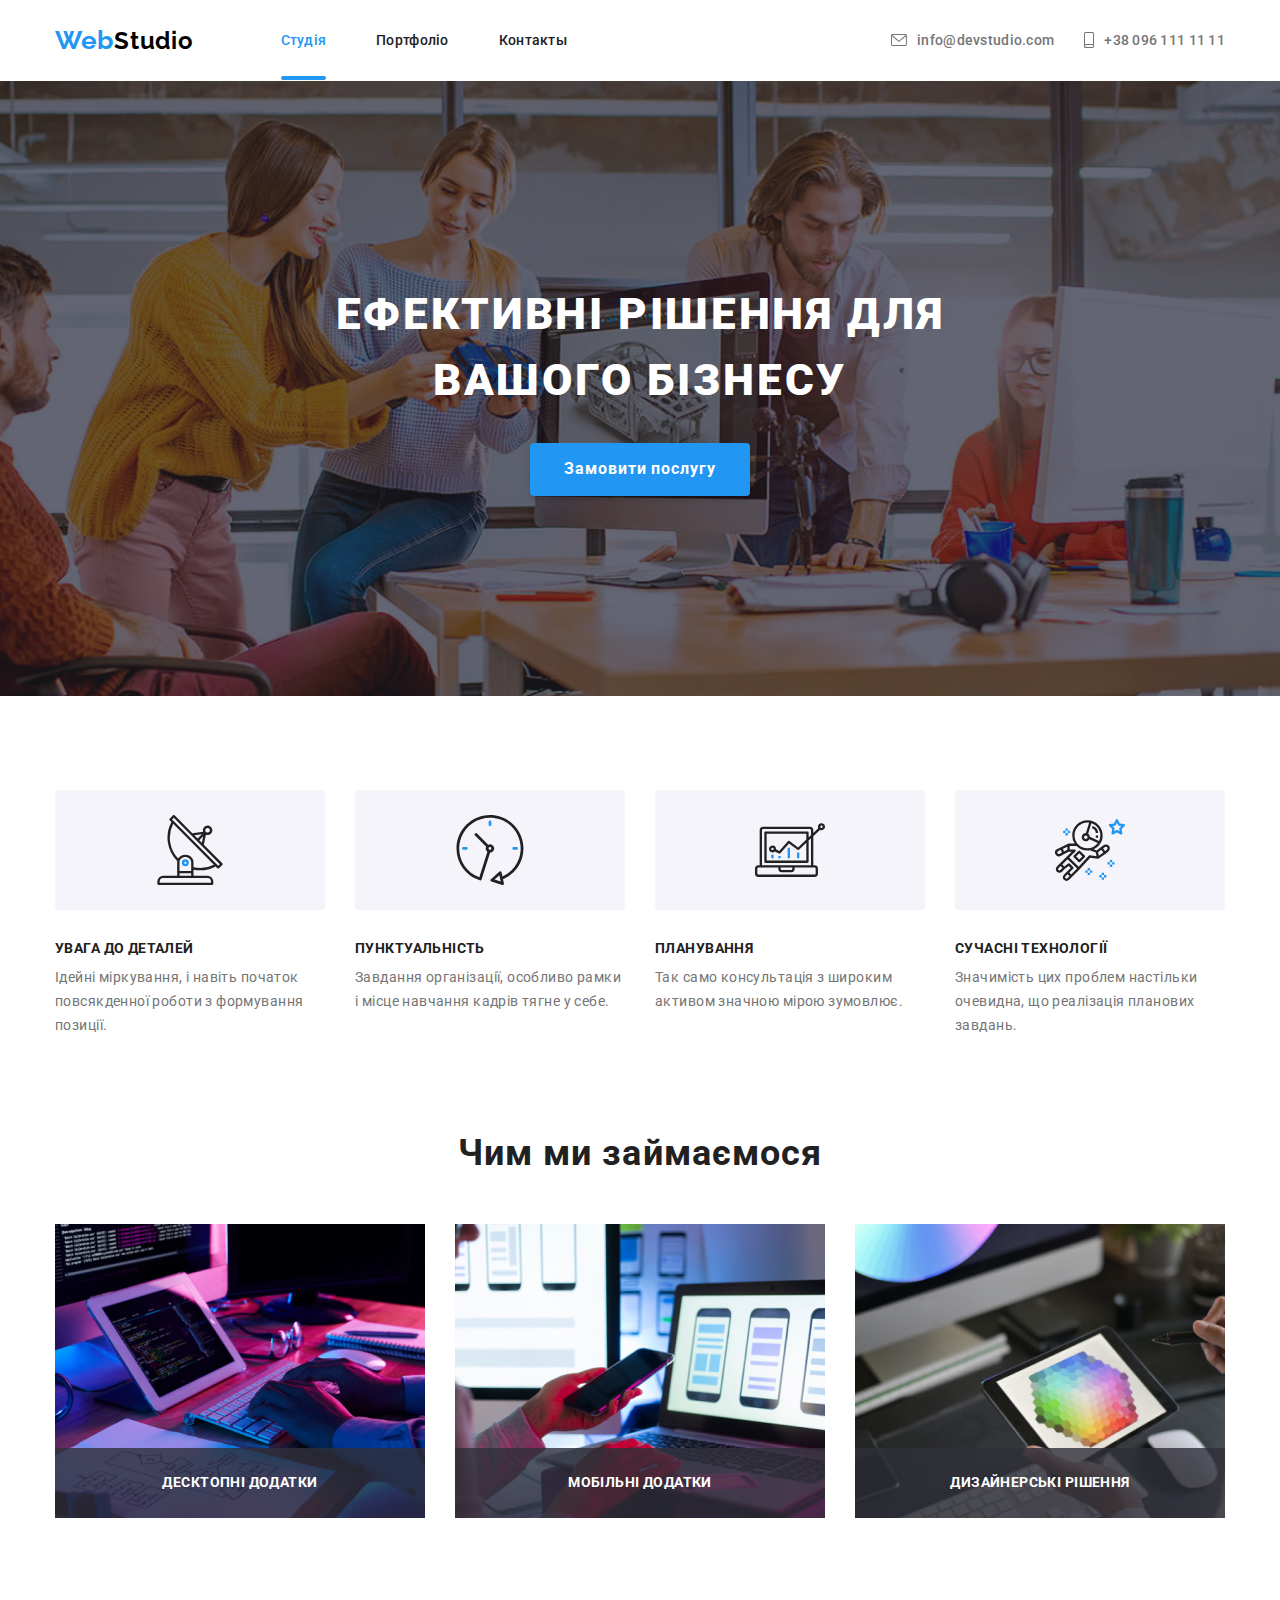
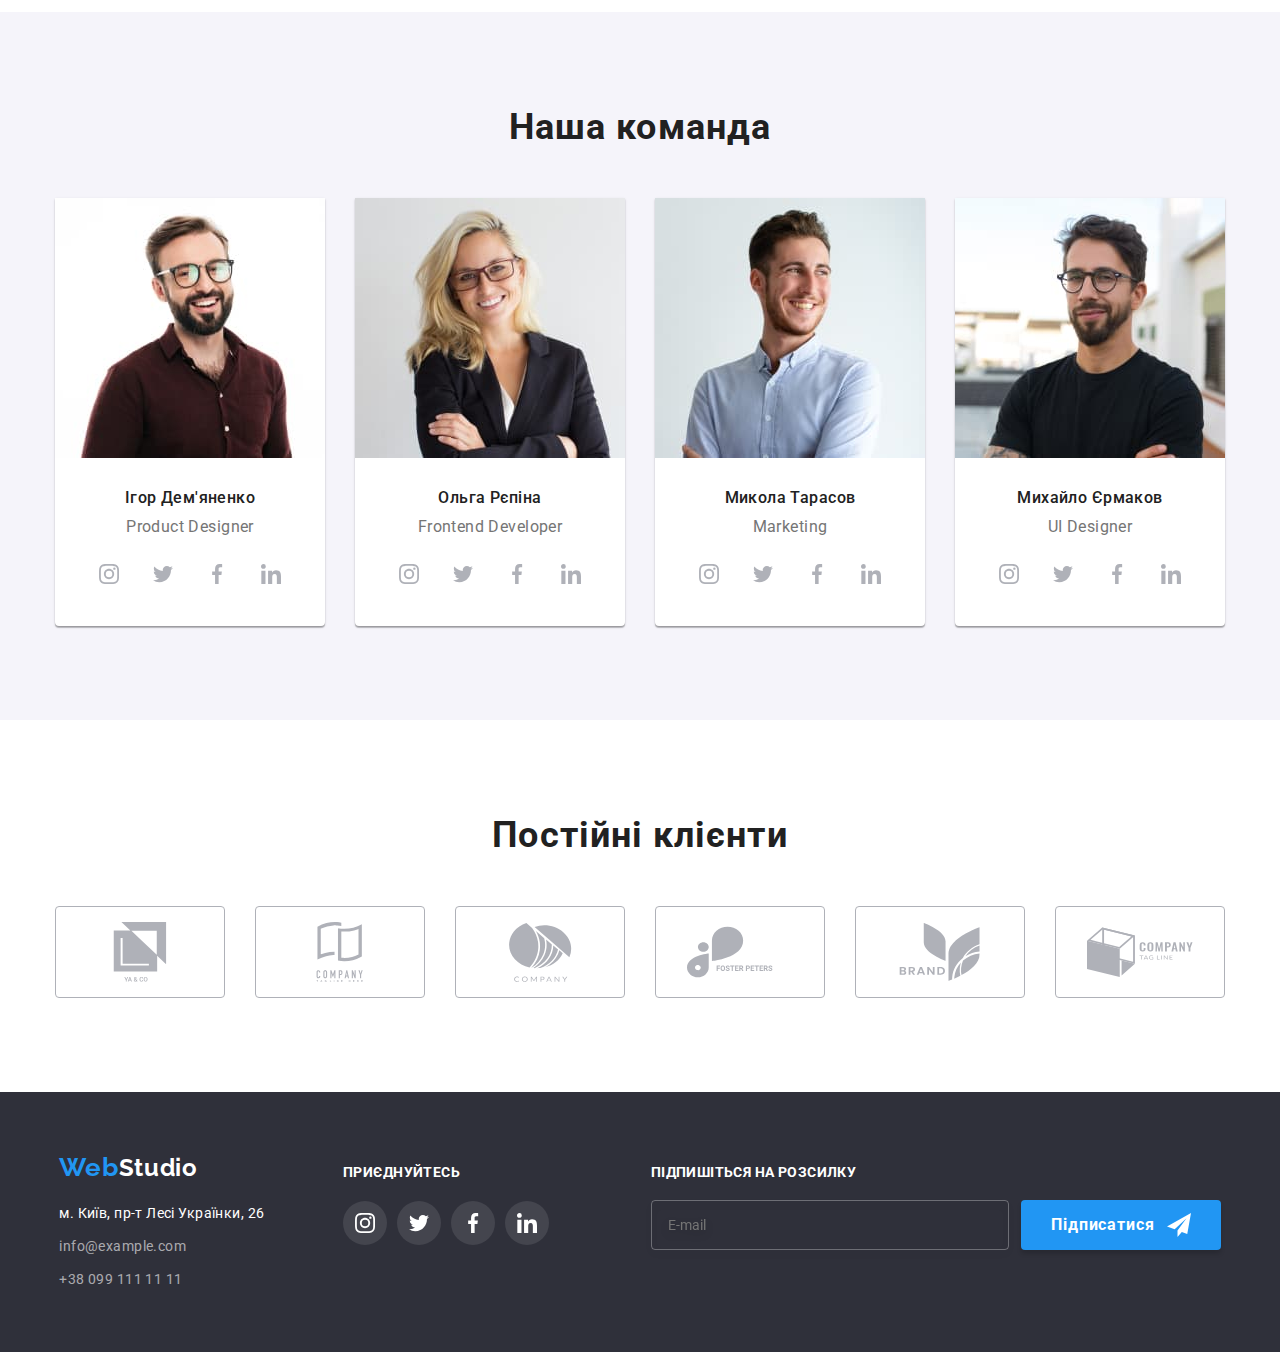
==== commit d4057afd: "1" ====
--- a/index.html
+++ b/index.html
@@ -149,7 +149,6 @@
       <section class="hero section-padding">
         <div class="container">
           <h1 class="hero__title">Ефективні рішення для вашого бізнесу</h1>
-          <img src="./img/hero-desktop.jpg" alt="" />
           <button type="button" class="hero__button" data-modal-open>
             Замовити послугу
           </button>
